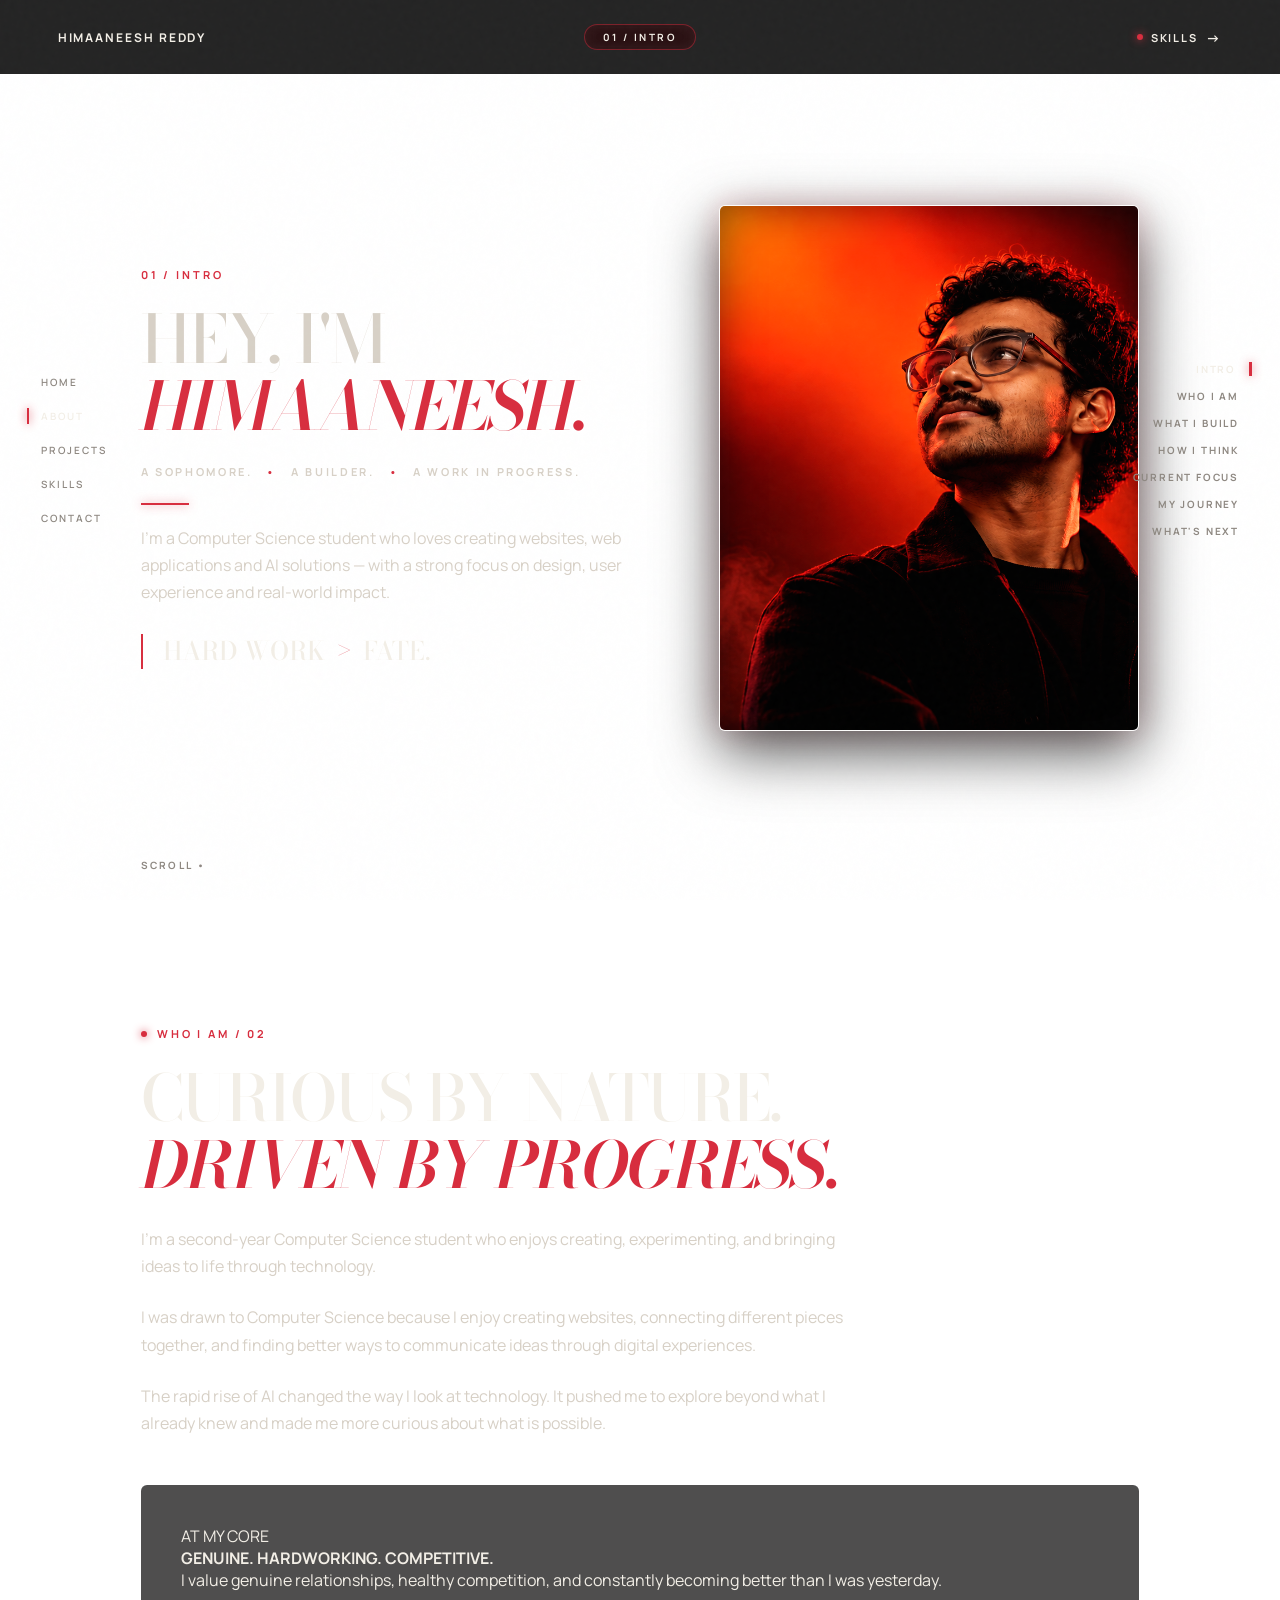
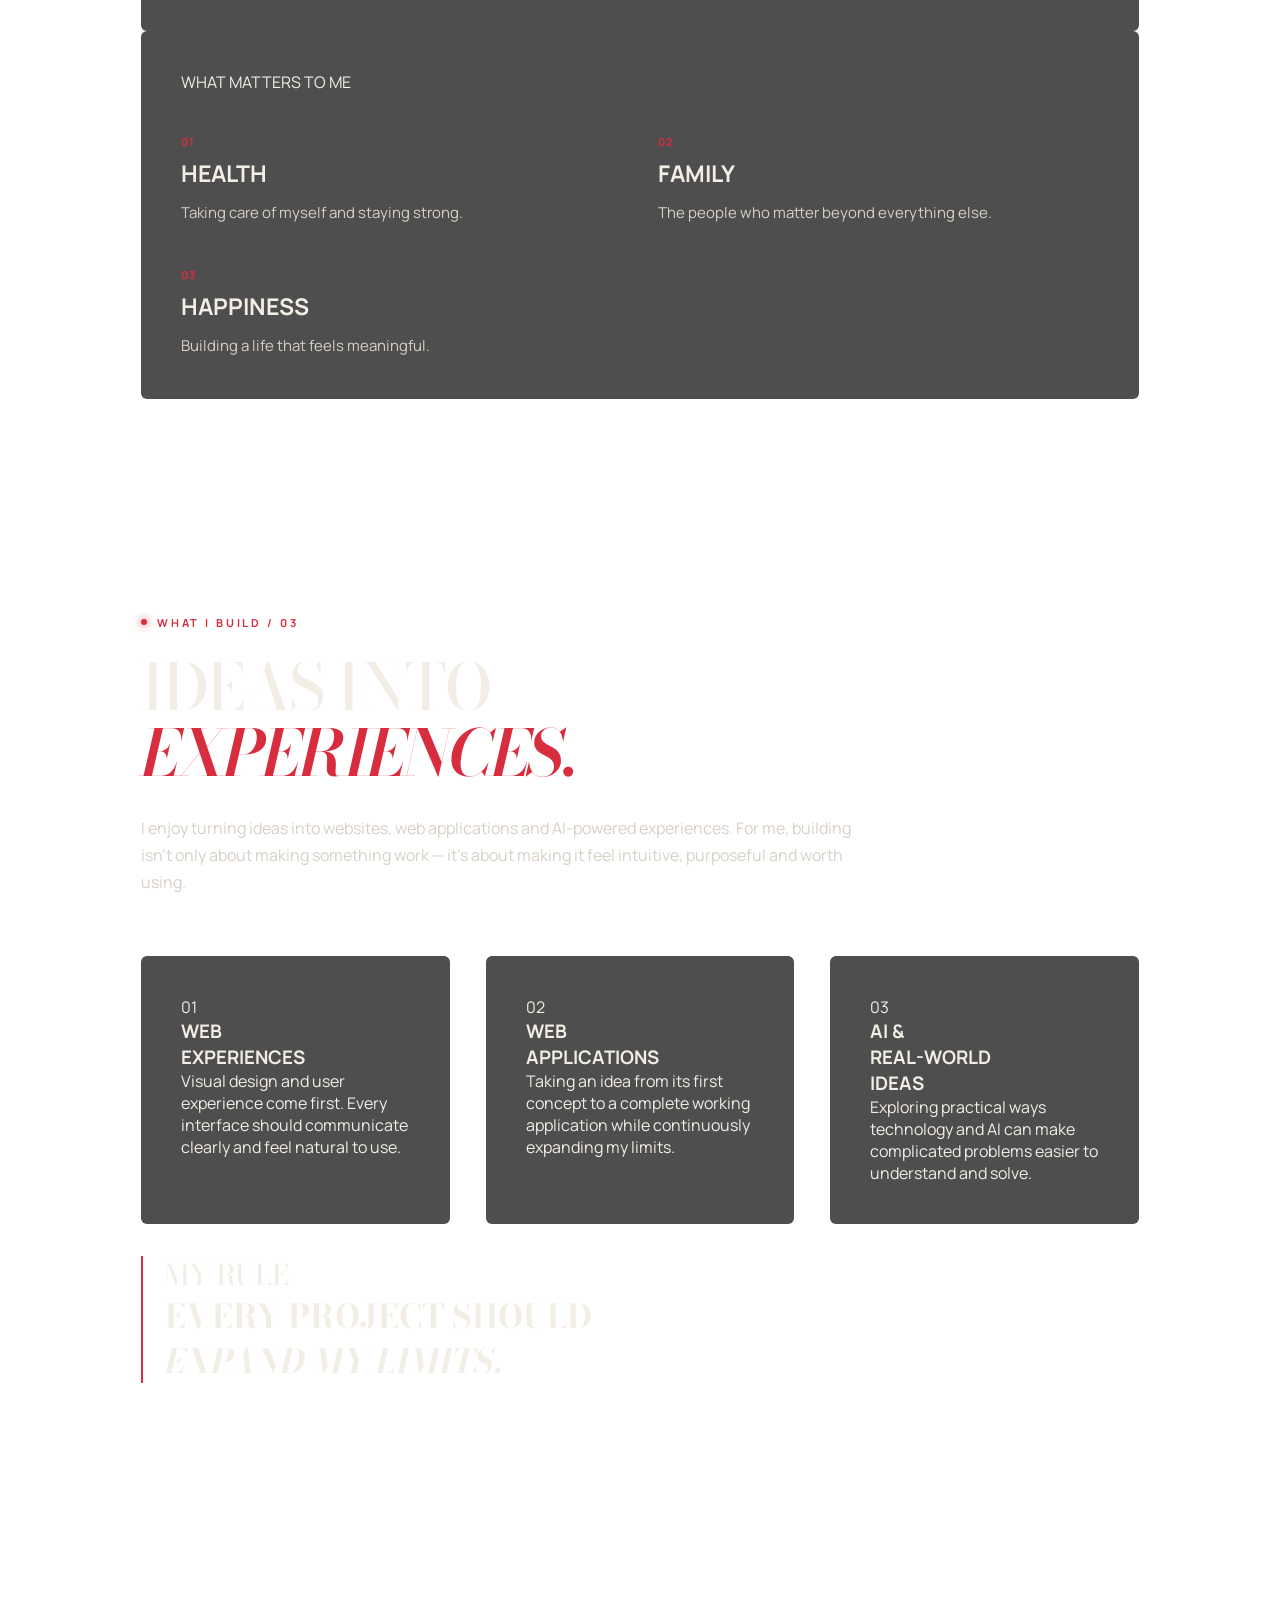
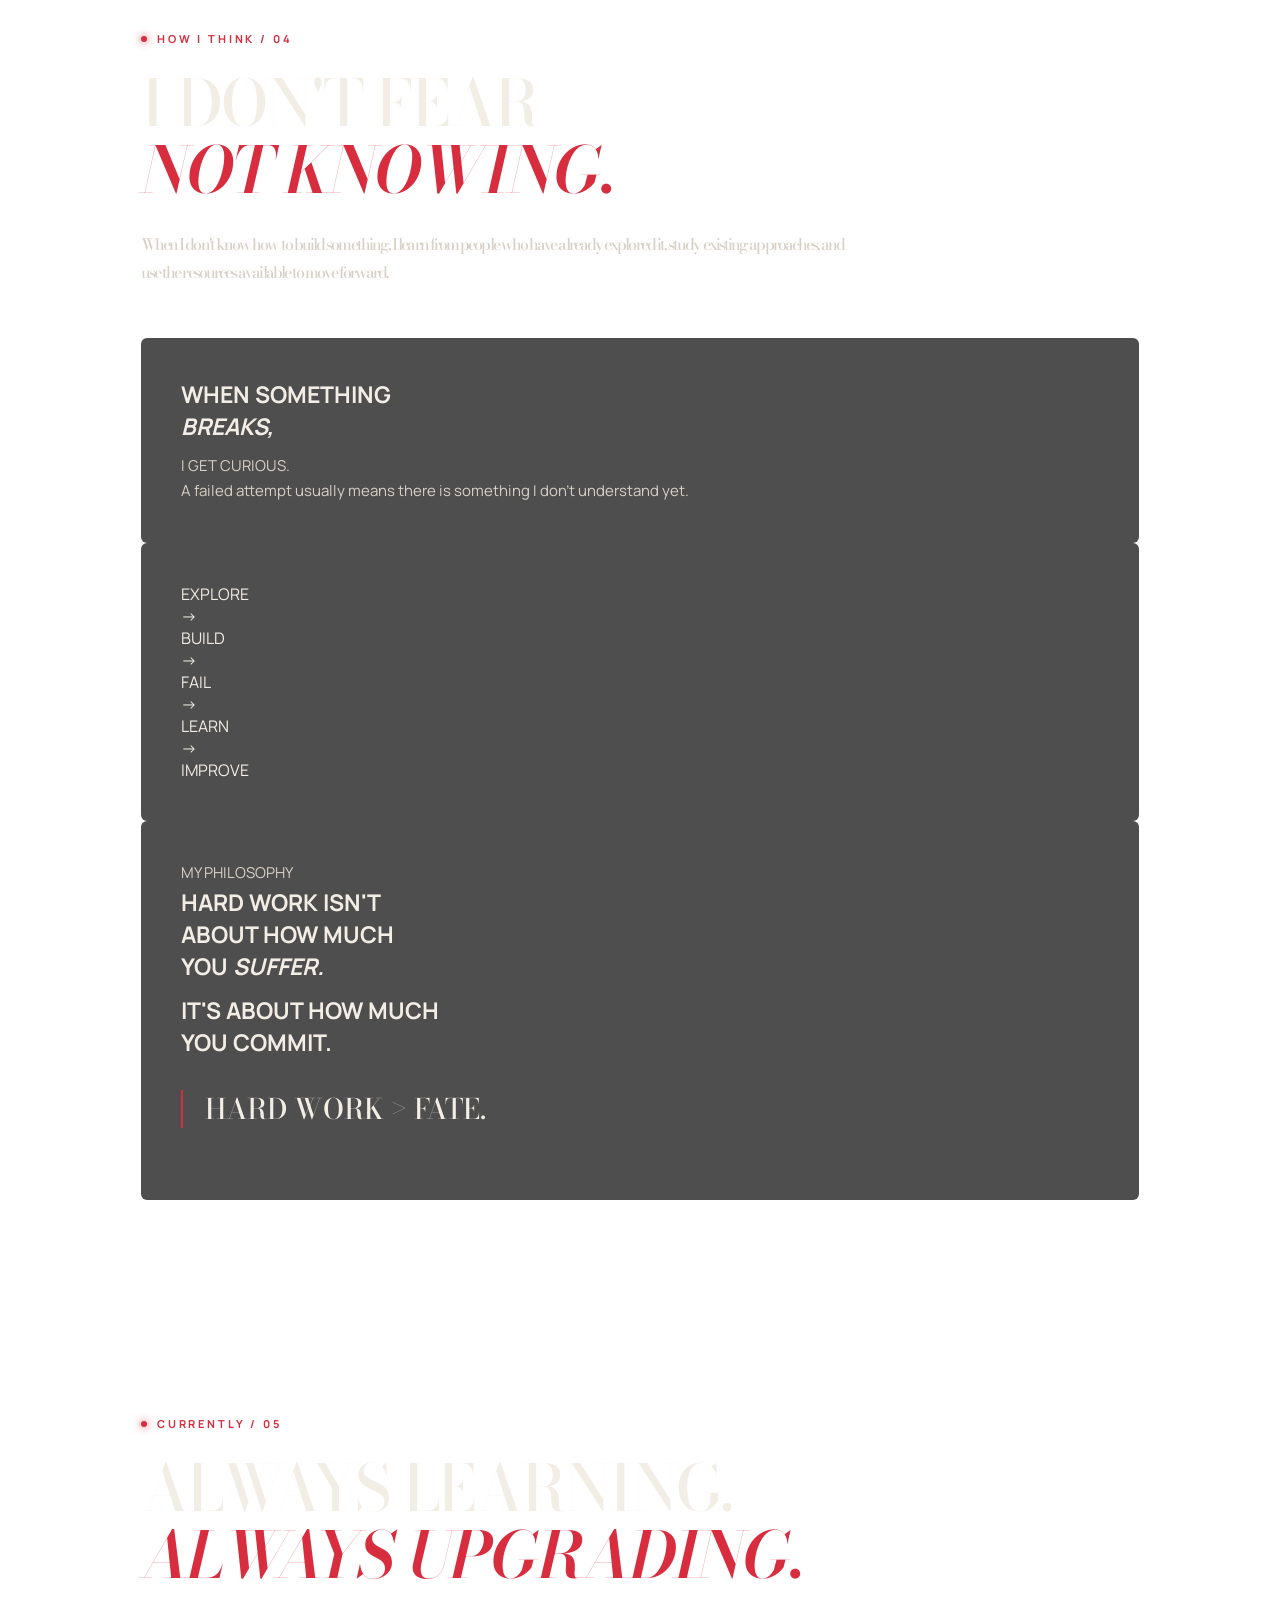
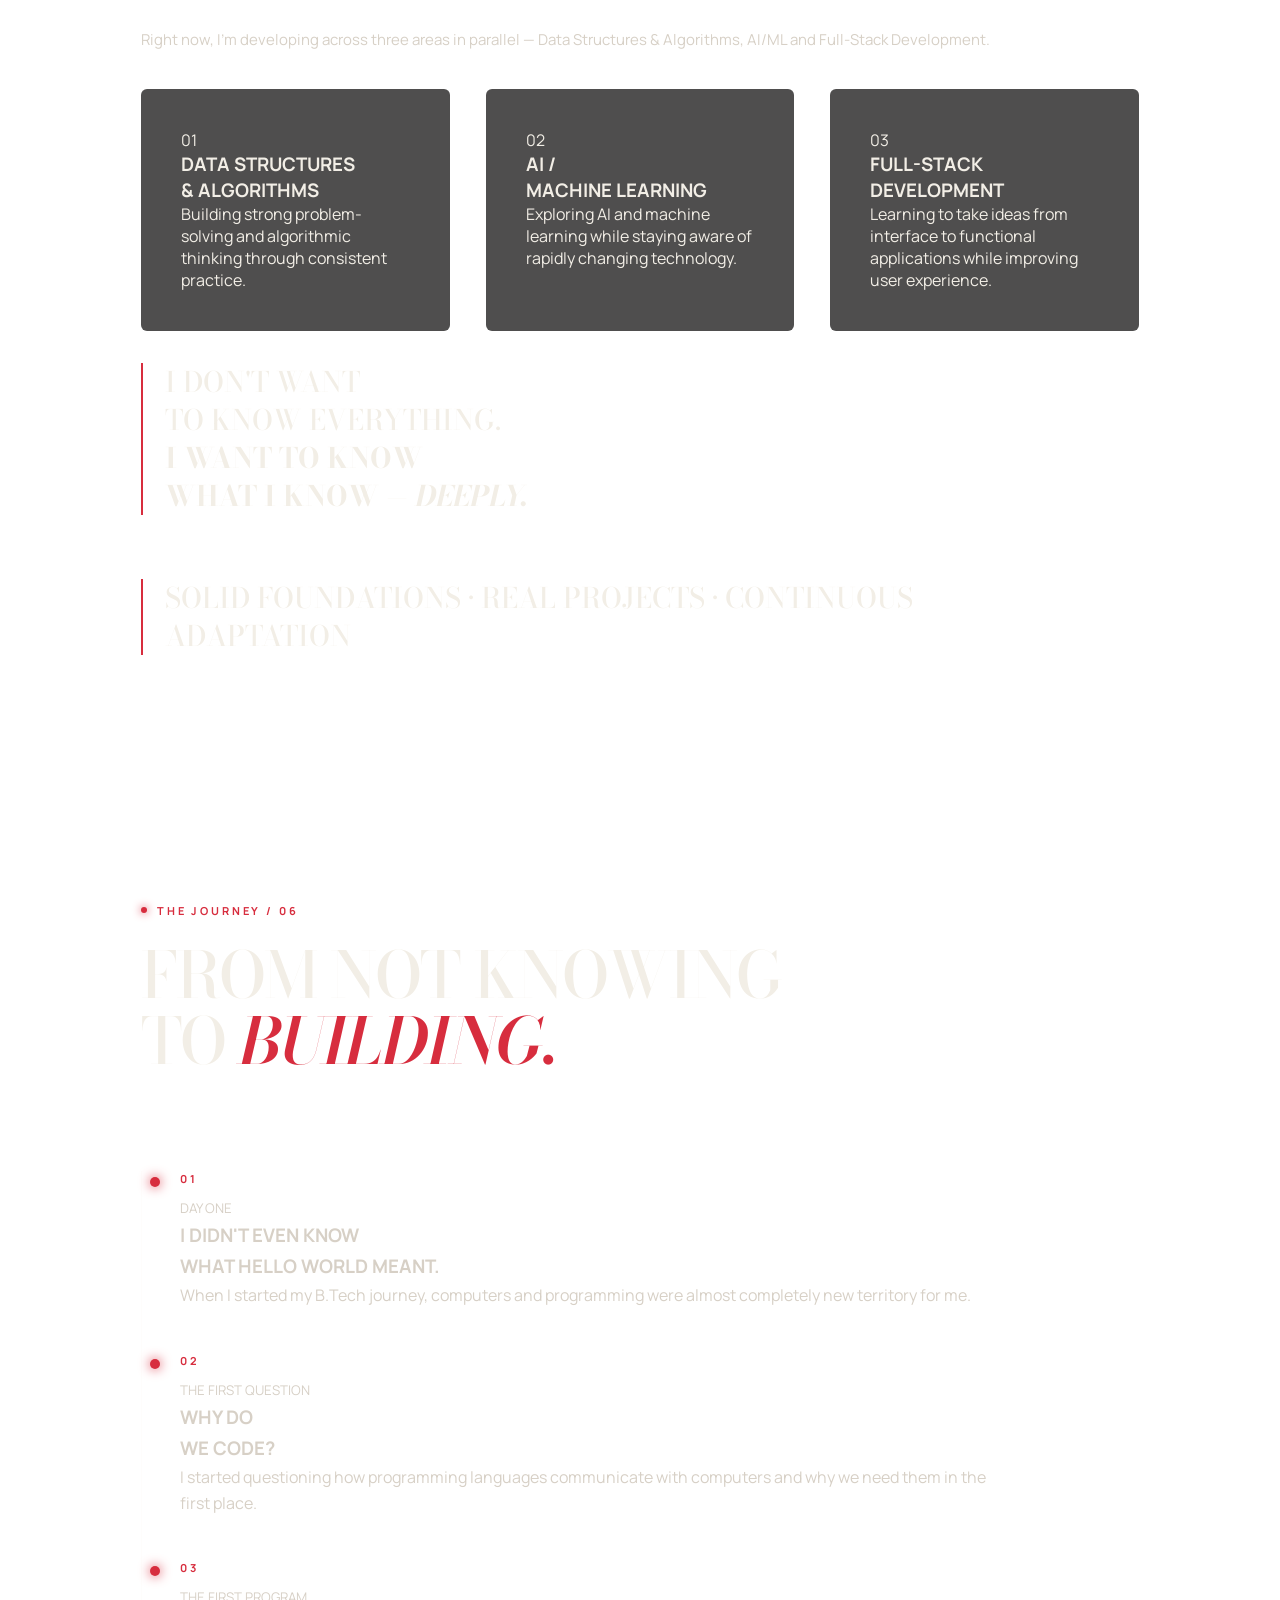
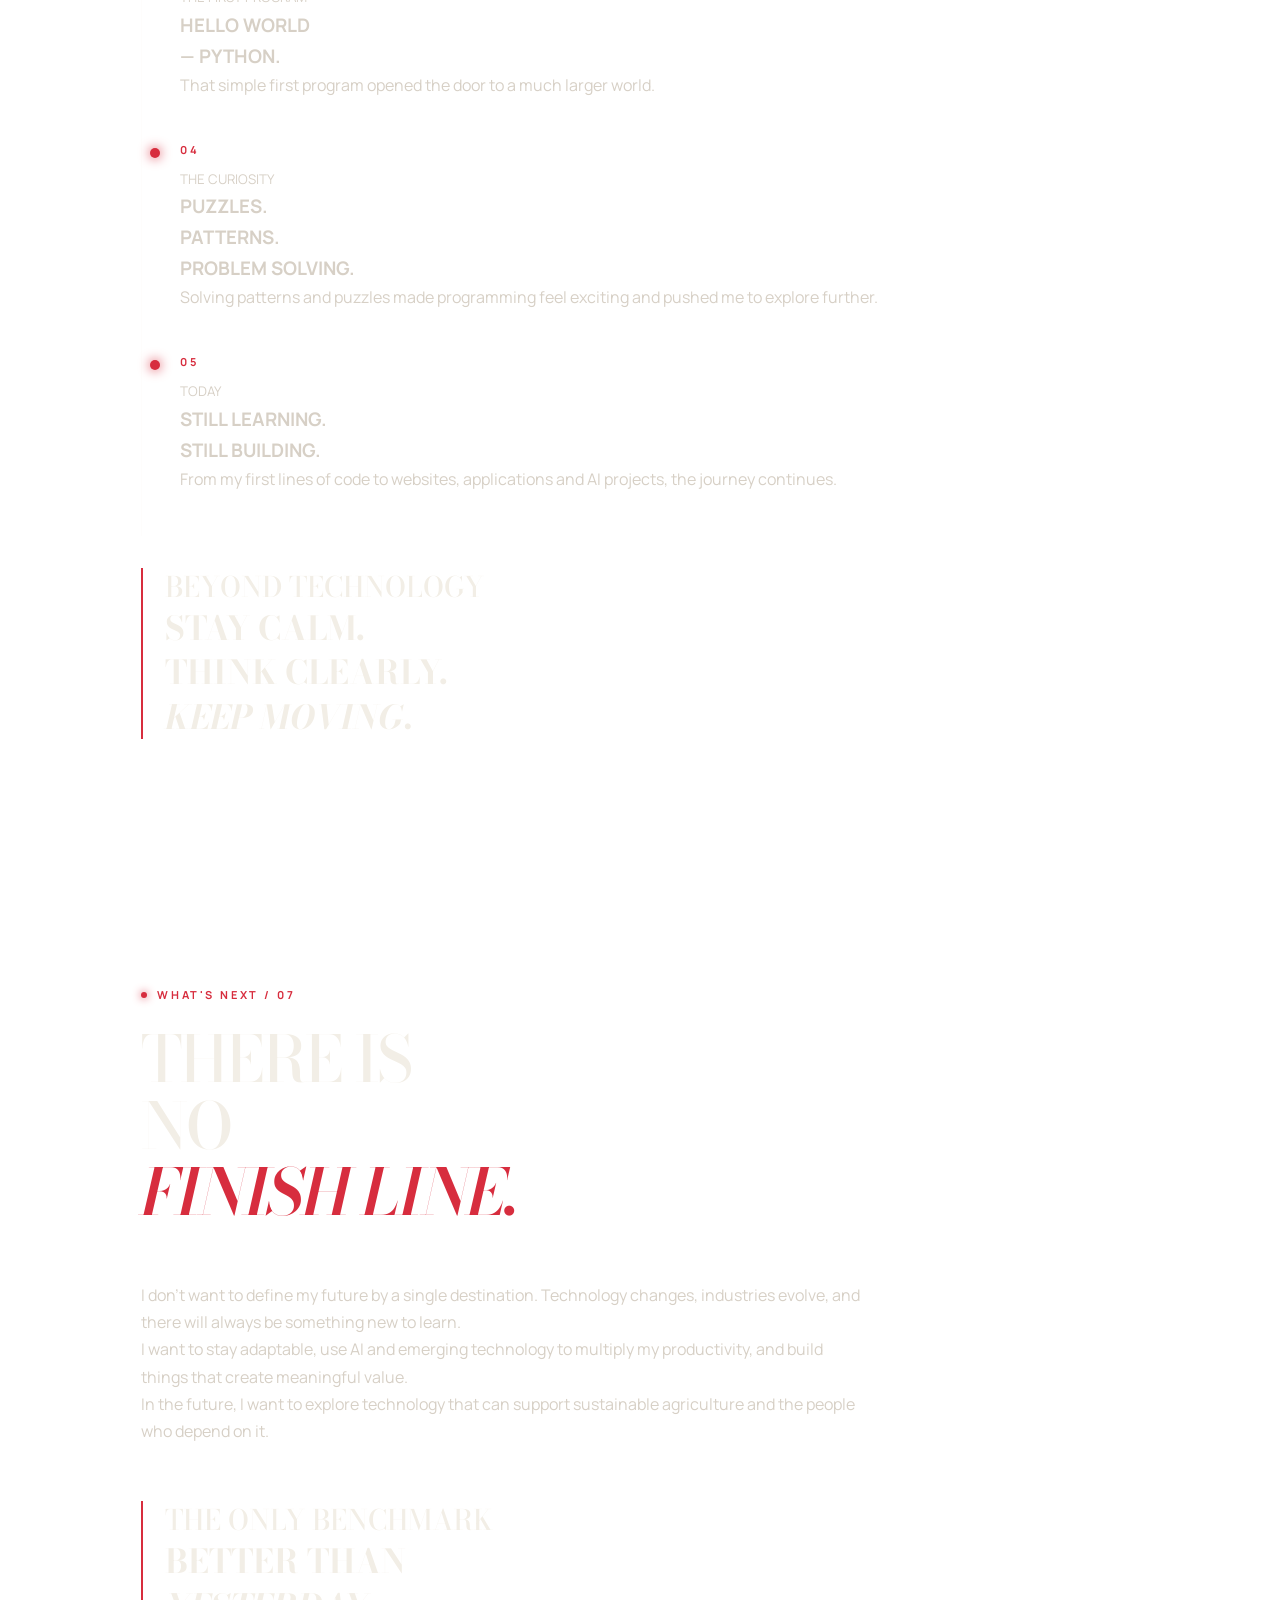
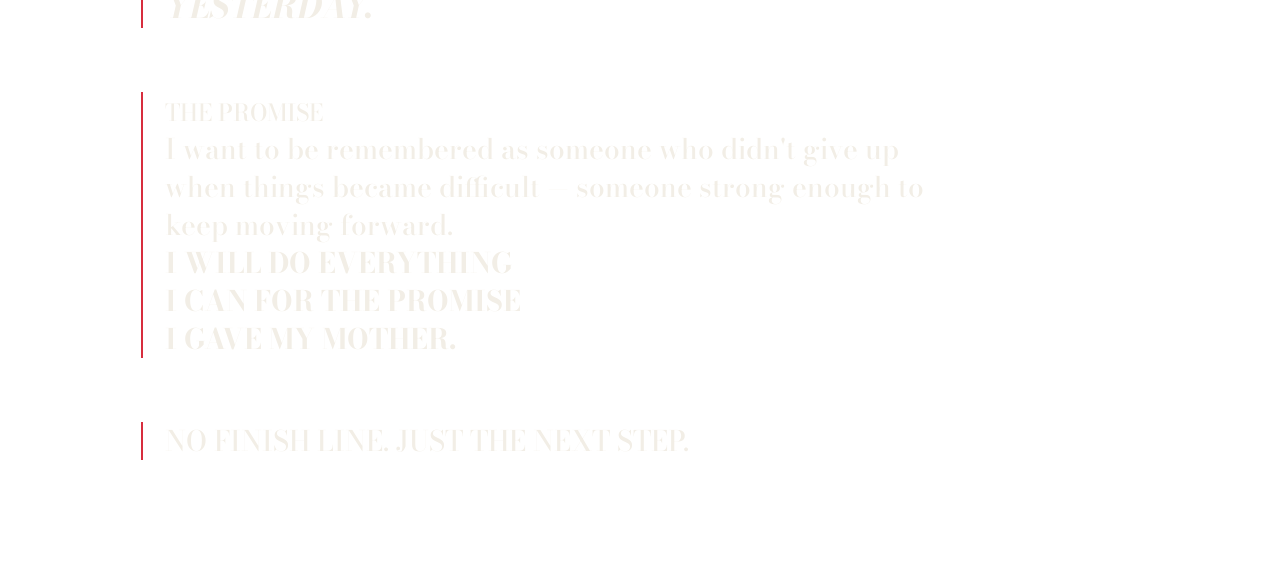
==== about.html @ 2d865bee "Initial portfolio website" ====
<!DOCTYPE html>
<html lang="en">

<head>
    <meta charset="UTF-8">

    <meta name="viewport" content="width=device-width, initial-scale=1.0">

    <meta name="description" content="About Himaaneesh — a Computer Science student, builder and continuous learner.">

    <title>About — Himaaneesh</title>
    <link rel="stylesheet" href="about.css">

        <!-- Google Fonts Typography System -->
        <!-- Google Fonts Typography System -->
    <link rel="preconnect" href="https://fonts.googleapis.com">
    <link rel="preconnect" href="https://fonts.gstatic.com" crossorigin>
    <link href="https://fonts.googleapis.com/css2?family=Bodoni+Moda:ital,opsz,wght@0,6..96,400..700;1,6..96,400..700&family=IBM+Plex+Mono:wght@400;500;600&family=Manrope:wght@400;500;600;700;800&display=swap" rel="stylesheet">

</head>

<body>

    <!-- =====================================================
         PAGE TRANSITION
    ====================================================== -->

    <div class="page-transition" aria-hidden="true">
        <div class="transition-line"></div>
    </div>


    <!-- =====================================================
         GRAIN
    ====================================================== -->

    <div class="noise"></div>


    <!-- =====================================================
         NAVIGATION
    ====================================================== -->

    <header class="about-header">

        <a href="index.html" class="brand transition-link">
            HIMAANEESH REDDY
        </a>

        <div class="header-index">
            01 / ABOUT
        </div>

        <a href="skills.html" class="build-button transition-link">
            <span class="button-dot"></span>
            SKILLS
            <span class="button-arrow">→</span>
        </a>

    </header>

    <!-- =====================================================
     FIXED ABOUT SECTION NAVIGATION
     ===================================================== -->

    <nav class="section-index" aria-label="About page sections">

        <a href="#intro" class="section-link active">
            <span>INTRO</span>
        </a>

        <a href="#who-i-am" class="section-link">
            <span>WHO I AM</span>
        </a>

        <a href="#what-i-build" class="section-link">
            <span>WHAT I BUILD</span>
        </a>

        <a href="#how-i-think" class="section-link">
            <span>HOW I THINK</span>
        </a>

        <a href="#current-focus" class="section-link">
            <span>CURRENT FOCUS</span>
        </a>

        <a href="#journey" class="section-link">
            <span>MY JOURNEY</span>
        </a>

        <a href="#whats-next" class="section-link">
            <span>WHAT'S NEXT</span>
        </a>

    </nav>


    <!-- =====================================================
         LEFT NAV
    ====================================================== -->

    <nav class="side-navigation">

        <a href="index.html" class="transition-link">
            HOME
        </a>

        <a href="#intro" class="active">
            ABOUT
        </a>

        <a href="projects.html" class="transition-link">
            PROJECTS
        </a>

        <a href="skills.html" class="transition-link">
            SKILLS
        </a>

        <a href="contact.html" class="transition-link">
            CONTACT
        </a>

    </nav>


    <!-- =====================================================
         MAIN
    ====================================================== -->

    <main>


        <!-- =================================================
             01 — INTRO
        ================================================== -->

        <section class="about-section hero-section" id="intro">

            <div class="hero-background-number">
                01
            </div>


            <div class="hero-content">

                <div class="section-number">
                    01 / INTRO
                </div>


                <h1 class="hero-title reveal">

                    <span>HEY, I'M</span>

                    <strong>HIMAANEESH.</strong>

                </h1>


                <div class="hero-subtitle reveal">

                    <span>A SOPHOMORE.</span>
                    <span>A BUILDER.</span>
                    <span>A WORK IN PROGRESS.</span>

                </div>


                <div class="hero-description reveal">

                    <div class="red-line"></div>

                    <p>
                        I'm a Computer Science student who loves
                        creating websites, web applications and
                        AI solutions — with a strong focus on
                        design, user experience and real-world impact.
                    </p>

                </div>


                <div class="hero-philosophy reveal">

                    <span>HARD WORK</span>

                    <b>&gt;</b>

                    <span>FATE.</span>

                </div>

            </div>

            <!-- IMAGE -->
            <div class="hero-image-wrapper">

                <div class="image-glow"></div>

                <img src="./assets/images/about_page_image.png" alt="Himaaneesh — About" class="hero-image">

            </div>


            <div class="scroll-indicator">
                <span>SCROLL</span>
                <i></i>
                <b>•</b>
            </div>

        </section>


        <!-- =================================================
             02 — WHO I AM
        ================================================== -->

        <section class="about-section split-section" id="who-i-am">

            <div class="section-label">
                WHO I AM / 02
            </div>

            <div class="section-number-large">
                02
            </div>

            <div class="section-copy">

                <h2 class="display-heading reveal">
                    CURIOUS BY NATURE.
                    <br>
                    <em>DRIVEN BY PROGRESS.</em>
                </h2>

                <p class="body-copy reveal">
                    I'm a second-year Computer Science student
                    who enjoys creating, experimenting, and
                    bringing ideas to life through technology.
                </p>

                <p class="body-copy reveal">
                    I was drawn to Computer Science because I
                    enjoy creating websites, connecting different
                    pieces together, and finding better ways to
                    communicate ideas through digital experiences.
                </p>

                <p class="body-copy reveal">
                    The rapid rise of AI changed the way I look
                    at technology. It pushed me to explore beyond
                    what I already knew and made me more curious
                    about what is possible.
                </p>

            </div>


            <div class="core-values reveal">

                <span>AT MY CORE</span>

                <div>
                    <strong>GENUINE.</strong>
                    <strong>HARDWORKING.</strong>
                    <strong>COMPETITIVE.</strong>
                </div>

                <p>
                    I value genuine relationships, healthy
                    competition, and constantly becoming better
                    than I was yesterday.
                </p>

            </div>


            <div class="life-values">

                <span>WHAT MATTERS TO ME</span>

                <div class="life-grid">

                    <article>
                        <small>01</small>
                        <h3>HEALTH</h3>
                        <p>
                            Taking care of myself and staying strong.
                        </p>
                    </article>

                    <article>
                        <small>02</small>
                        <h3>FAMILY</h3>
                        <p>
                            The people who matter beyond everything else.
                        </p>
                    </article>

                    <article>
                        <small>03</small>
                        <h3>HAPPINESS</h3>
                        <p>
                            Building a life that feels meaningful.
                        </p>
                    </article>

                </div>

            </div>

        </section>


        <!-- =================================================
             03 — WHAT I BUILD
        ================================================== -->

        <section class="about-section build-section" id="what-i-build">

            <div class="section-label">
                WHAT I BUILD / 03
            </div>

            <div class="section-number-large">
                03
            </div>

            <div class="center-heading">

                <h2 class="display-heading reveal">
                    IDEAS INTO
                    <br>
                    <em>EXPERIENCES.</em>
                </h2>

                <p class="body-copy reveal">
                    I enjoy turning ideas into websites,
                    web applications and AI-powered experiences.
                    For me, building isn't only about making
                    something work — it's about making it feel
                    intuitive, purposeful and worth using.
                </p>

            </div>


            <div class="build-grid">

                <article class="build-card reveal">

                    <span>01</span>

                    <h3>
                        WEB
                        <br>
                        EXPERIENCES
                    </h3>

                    <p>
                        Visual design and user experience come
                        first. Every interface should communicate
                        clearly and feel natural to use.
                    </p>

                </article>


                <article class="build-card reveal">

                    <span>02</span>

                    <h3>
                        WEB
                        <br>
                        APPLICATIONS
                    </h3>

                    <p>
                        Taking an idea from its first concept
                        to a complete working application while
                        continuously expanding my limits.
                    </p>

                </article>


                <article class="build-card reveal">

                    <span>03</span>

                    <h3>
                        AI &
                        <br>
                        REAL-WORLD
                        <br>
                        IDEAS
                    </h3>

                    <p>
                        Exploring practical ways technology and
                        AI can make complicated problems easier
                        to understand and solve.
                    </p>

                </article>

            </div>


            <div class="limit-statement reveal">

                <span>MY RULE</span>

                <h3>
                    EVERY PROJECT SHOULD
                    <br>
                    <em>EXPAND MY LIMITS.</em>
                </h3>

            </div>

        </section>


        <!-- =================================================
             04 — HOW I THINK
        ================================================== -->

        <section class="about-section thinking-section" id="how-i-think">

            <div class="section-label">
                HOW I THINK / 04
            </div>

            <div class="section-number-large">
                04
            </div>


            <div class="thinking-heading">

                <h2 class="display-heading reveal">
                    I DON'T FEAR
                    <br>
                    <em>NOT KNOWING.</em>
                </h2>

                <p class="body-copy reveal">
                    When I don't know how to build something,
                    I learn from people who have already explored
                    it, study existing approaches, and use the
                    resources available to move forward.
                </p>

            </div>


            <div class="failure-block reveal">

                <div class="failure-title">
                    WHEN SOMETHING
                    <br>
                    <em>BREAKS,</em>
                </div>

                <div class="failure-answer">
                    <span>I GET CURIOUS.</span>

                    <p>
                        A failed attempt usually means there is
                        something I don't understand yet.
                    </p>
                </div>

            </div>


            <div class="learning-loop reveal">

                <div>EXPLORE</div>
                <span>→</span>

                <div>BUILD</div>
                <span>→</span>

                <div>FAIL</div>
                <span>→</span>

                <div>LEARN</div>
                <span>→</span>

                <div>IMPROVE</div>

            </div>


            <div class="commitment">

                <div class="commitment-small">
                    MY PHILOSOPHY
                </div>

                <h3 class="reveal">
                    HARD WORK ISN'T
                    <br>
                    ABOUT HOW MUCH
                    <br>
                    YOU <em>SUFFER.</em>
                </h3>

                <h4 class="reveal">
                    IT'S ABOUT HOW MUCH
                    <br>
                    YOU COMMIT.
                </h4>

                <div class="fate-line">
                    HARD WORK <span>&gt;</span> FATE.
                </div>

            </div>

        </section>


        <!-- =================================================
             05 — CURRENT FOCUS
        ================================================== -->

        <section class="about-section focus-section" id="current-focus">

            <div class="section-label">
                CURRENTLY / 05
            </div>

            <div class="section-number-large">
                05
            </div>


            <div class="focus-heading">

                <h2 class="display-heading reveal">
                    ALWAYS LEARNING.
                    <br>
                    <em>ALWAYS UPGRADING.</em>
                </h2>

            </div>


            <div class="focus-intro reveal">

                <p>
                    Right now, I'm developing across three
                    areas in parallel — Data Structures &
                    Algorithms, AI/ML and Full-Stack Development.
                </p>

            </div>


            <div class="focus-grid">

                <article class="focus-card reveal">

                    <span>01</span>

                    <h3>
                        DATA STRUCTURES
                        <br>
                        & ALGORITHMS
                    </h3>

                    <p>
                        Building strong problem-solving and
                        algorithmic thinking through consistent
                        practice.
                    </p>

                </article>


                <article class="focus-card reveal">

                    <span>02</span>

                    <h3>
                        AI /
                        <br>
                        MACHINE LEARNING
                    </h3>

                    <p>
                        Exploring AI and machine learning while
                        staying aware of rapidly changing technology.
                    </p>

                </article>


                <article class="focus-card reveal">

                    <span>03</span>

                    <h3>
                        FULL-STACK
                        <br>
                        DEVELOPMENT
                    </h3>

                    <p>
                        Learning to take ideas from interface
                        to functional applications while improving
                        user experience.
                    </p>

                </article>

            </div>


            <div class="depth-statement reveal">

                <p>
                    I DON'T WANT
                    <br>
                    TO KNOW EVERYTHING.
                </p>

                <strong>
                    I WANT TO KNOW
                    <br>
                    WHAT I KNOW —
                    <em>DEEPLY.</em>
                </strong>

            </div>


            <div class="foundation-line">
                SOLID FOUNDATIONS
                <span>•</span>
                REAL PROJECTS
                <span>•</span>
                CONTINUOUS ADAPTATION
            </div>

        </section>


        <!-- =================================================
             06 — JOURNEY
        ================================================== -->

        <section class="about-section journey-section" id="journey">

            <div class="section-label">
                THE JOURNEY / 06
            </div>

            <div class="section-number-large">
                06
            </div>


            <div class="journey-heading">

                <h2 class="display-heading reveal">
                    FROM NOT KNOWING
                    <br>
                    TO <em>BUILDING.</em>
                </h2>

            </div>


            <div class="timeline">

                <article class="timeline-item reveal">

                    <div class="timeline-number">
                        01
                    </div>

                    <div class="timeline-content">

                        <small>DAY ONE</small>

                        <h3>
                            I DIDN'T EVEN KNOW
                            <br>
                            WHAT HELLO WORLD MEANT.
                        </h3>

                        <p>
                            When I started my B.Tech journey,
                            computers and programming were almost
                            completely new territory for me.
                        </p>

                    </div>

                </article>


                <article class="timeline-item reveal">

                    <div class="timeline-number">
                        02
                    </div>

                    <div class="timeline-content">

                        <small>THE FIRST QUESTION</small>

                        <h3>
                            WHY DO
                            <br>
                            WE CODE?
                        </h3>

                        <p>
                            I started questioning how programming
                            languages communicate with computers
                            and why we need them in the first place.
                        </p>

                    </div>

                </article>


                <article class="timeline-item reveal">

                    <div class="timeline-number">
                        03
                    </div>

                    <div class="timeline-content">

                        <small>THE FIRST PROGRAM</small>

                        <h3>
                            HELLO WORLD
                            <br>
                            — PYTHON.
                        </h3>

                        <p>
                            That simple first program opened the
                            door to a much larger world.
                        </p>

                    </div>

                </article>


                <article class="timeline-item reveal">

                    <div class="timeline-number">
                        04
                    </div>

                    <div class="timeline-content">

                        <small>THE CURIOSITY</small>

                        <h3>
                            PUZZLES.
                            <br>
                            PATTERNS.
                            <br>
                            PROBLEM SOLVING.
                        </h3>

                        <p>
                            Solving patterns and puzzles made
                            programming feel exciting and pushed
                            me to explore further.
                        </p>

                    </div>

                </article>


                <article class="timeline-item reveal">

                    <div class="timeline-number">
                        05
                    </div>

                    <div class="timeline-content">

                        <small>TODAY</small>

                        <h3>
                            STILL LEARNING.
                            <br>
                            STILL BUILDING.
                        </h3>

                        <p>
                            From my first lines of code to websites,
                            applications and AI projects, the journey
                            continues.
                        </p>

                    </div>

                </article>

            </div>


            <div class="calm-statement reveal">

                <span>BEYOND TECHNOLOGY</span>

                <h3>
                    STAY CALM.
                    <br>
                    THINK CLEARLY.
                    <br>
                    <em>KEEP MOVING.</em>
                </h3>

            </div>

        </section>


        <!-- =================================================
             07 — WHAT'S NEXT
        ================================================== -->

        <section class="about-section next-section" id="whats-next">

            <div class="section-label">
                WHAT'S NEXT / 07
            </div>

            <div class="section-number-large">
                07
            </div>


            <div class="next-heading">

                <h2 class="massive-heading reveal">
                    THERE IS
                    <br>
                    NO
                    <br>
                    <em>FINISH LINE.</em>
                </h2>

            </div>


            <div class="next-copy reveal">

                <p>
                    I don't want to define my future by a single
                    destination. Technology changes, industries
                    evolve, and there will always be something new
                    to learn.
                </p>

                <p>
                    I want to stay adaptable, use AI and emerging
                    technology to multiply my productivity, and
                    build things that create meaningful value.
                </p>

                <p>
                    In the future, I want to explore technology
                    that can support sustainable agriculture and
                    the people who depend on it.
                </p>

            </div>


            <div class="better-statement reveal">

                <span>THE ONLY BENCHMARK</span>

                <h3>
                    BETTER THAN
                    <br>
                    <em>YESTERDAY.</em>
                </h3>

            </div>


            <div class="promise reveal">

                <small>THE PROMISE</small>

                <p>
                    I want to be remembered as someone who didn't
                    give up when things became difficult — someone
                    strong enough to keep moving forward.
                </p>

                <h4>
                    I WILL DO EVERYTHING
                    <br>
                    I CAN FOR THE PROMISE
                    <br>
                    I GAVE MY MOTHER.
                </h4>

            </div>


            <div class="final-line">

                NO FINISH LINE.
                <span>JUST THE NEXT STEP.</span>

            </div>

        </section>

    </main>


    <!-- =====================================================
         SCRIPT
    ====================================================== -->


    <script src="about.js"></script>

</body>

</html>
---- about.css ----
/* =========================================================
   ABOUT PAGE — ULTRA-PREMIUM EDITORIAL DESIGN SYSTEM
   ========================================================= */

@import url('https://fonts.googleapis.com/css2?family=Manrope:wght@400;500;600;700;800&family=Bodoni+Moda:opsz,wght@6..96,400;6..96,500;6..96,600&family=DM+Sans:wght@300;400;500;600&display=swap');

:root {
    --font-primary: "Manrope", Arial, sans-serif;
    --font-display: "Bodoni Moda", Georgia, serif;
    --font-mono: "IBM Plex Mono", monospace;

    --font-sans: var(--font-primary);
    --font-serif: var(--font-display);
    --font-code: var(--font-mono);

    /* Legacy compatibility mappings */
    --serif: var(--font-display);
    --sans: var(--font-primary);
    --font: var(--font-primary);
    --display-font: var(--font-display);
    --ui-font: var(--font-primary);

    --white: #F2EEE6;
    --white-soft: #D7D0C6;
    --muted: #8D8780;
    --red-bright: #D72D3E;
    --red: #D72D3E;
}

/* =========================================================
   RESET & BASE
   ========================================================= */

*, *::before, *::after {
    margin: 0;
    padding: 0;
    box-sizing: border-box;
}

html {
    scroll-behavior: smooth;
    background: var(--black);
    width: 100%;
    overflow-x: hidden;
}

body {
    font-family: var(--sans);
    background: var(--black);
    color: var(--white);
    width: 100%;
    overflow-x: hidden;
    -webkit-font-smoothing: antialiased;
}

a {
    color: inherit;
    text-decoration: none;
}

button, a {
    -webkit-tap-highlight-color: transparent;
}

.transition-link {
    cursor: pointer;
}

/* Noise & Transition */

.noise {
    position: fixed;
    inset: 0;
    pointer-events: none;
    z-index: 999;
    opacity: 0.045;
    background-image: url("data:image/svg+xml,%3Csvg viewBox='0 0 180 180' xmlns='http://www.w3.org/2000/svg'%3E%3Cfilter id='n'%3E%3CfeTurbulence type='fractalNoise' baseFrequency='.8' numOctaves='4' stitchTiles='stitch'/%3E%3C/filter%3E%3Crect width='100%25' height='100%25' filter='url(%23n)' opacity='.4'/%3E%3C/svg%3E");
    mix-blend-mode: screen;
}

.page-transition {
    position: fixed;
    inset: 0;
    z-index: 99999;
    pointer-events: none;
    background: var(--black);
    transform: translateY(0);
    transition: transform 0.65s cubic-bezier(.76, 0, .24, 1);
}

.page-transition.is-loaded {
    transform: translateY(-100%);
}

.transition-line {
    position: absolute;
    left: 0;
    top: 50%;
    width: 100%;
    height: 1.5px;
    background: var(--red-bright);
    box-shadow: 0 0 12px var(--red-bright);
}

/* =========================================================
   HEADER
   ========================================================= */

.about-header {
    position: fixed;
    top: 0;
    left: 0;
    width: 100%;
    height: 74px;
    display: flex;
    align-items: center;
    justify-content: space-between;
    padding: 0 clamp(24px, 4.5vw, 80px);
    z-index: 100;
    background: rgba(5, 5, 5, 0.88);
    backdrop-filter: blur(16px);
    -webkit-backdrop-filter: blur(16px);
    border-bottom: 1px solid var(--line);
}

.brand {
    font-size: 12px;
    font-weight: 700;
    letter-spacing: 0.16em;
    text-transform: uppercase;
    white-space: nowrap;
    color: var(--white);
    transition: opacity 0.3s ease;
}

.brand:hover {
    opacity: 0.75;
}

.header-index {
    position: absolute;
    left: 50%;
    transform: translateX(-50%);
    font-size: 10px;
    font-weight: 700;
    letter-spacing: 0.24em;
    color: var(--white);
    text-transform: uppercase;
    background: rgba(215, 45, 62, 0.14);
    border: 1px solid rgba(215, 45, 62, 0.45);
    padding: 5px 18px;
    border-radius: 100px;
    backdrop-filter: blur(8px);
}

.build-button {
    display: inline-flex;
    align-items: center;
    gap: 8px;
    font-size: 11px;
    font-weight: 700;
    letter-spacing: 0.18em;
    color: var(--white);
    text-transform: uppercase;
    transition: color 0.3s ease;
}

.button-dot {
    width: 6px;
    height: 6px;
    border-radius: 50%;
    background: var(--red-bright);
    box-shadow: 0 0 8px var(--red-bright);
}

.button-arrow {
    font-size: 14px;
    transition: transform 0.3s ease;
}

.build-button:hover .button-arrow {
    transform: translateX(4px);
}

/* =========================================================
   SIDE NAVIGATIONS (LEFT & RIGHT INDEX)
   ========================================================= */

.side-navigation {
    position: fixed;
    left: clamp(20px, 3.2vw, 56px);
    top: 50%;
    transform: translateY(-50%);
    z-index: 90;
    display: flex;
    flex-direction: column;
    gap: 20px;
}

.side-navigation a {
    position: relative;
    font-size: 10px;
    font-weight: 600;
    letter-spacing: 0.20em;
    color: var(--muted);
    transition: color 0.3s ease;
}

.side-navigation a.active,
.side-navigation a:hover {
    color: var(--white);
}

.side-navigation a.active::before {
    content: "";
    position: absolute;
    left: -14px;
    top: 50%;
    transform: translateY(-50%);
    width: 2px;
    height: 16px;
    background: var(--red-bright);
    box-shadow: 0 0 8px var(--red-bright);
}

/* Right Section Index Navigation */

.section-index {
    position: fixed;
    right: clamp(20px, 3.2vw, 56px);
    top: 50%;
    transform: translateY(-50%);
    z-index: 90;
    display: flex;
    flex-direction: column;
    gap: 13px;
}

.section-link {
    position: relative;
    font-size: 10px;
    font-weight: 700;
    letter-spacing: 0.18em;
    color: var(--muted);
    transition: color 0.3s ease, transform 0.3s ease;
    text-align: right;
}

.section-link.active,
.section-link:hover {
    color: var(--white);
    transform: translateX(-3px);
}

.section-link.active::after {
    content: "";
    position: absolute;
    right: -16px;
    top: 50%;
    transform: translateY(-50%);
    width: 3px;
    height: 14px;
    background: var(--red-bright);
    box-shadow: 0 0 10px rgba(215, 45, 62, 0.7);
}

/* =========================================================
   MAIN LAYOUT & SECTIONS
   ========================================================= */

main {
    width: 100%;
    position: relative;
}

.about-section,
.split-section,
.build-section,
.thinking-section,
.focus-section,
.journey-section,
.next-section {
    position: relative;
    width: 100%;
    min-height: 100vh;
    padding: clamp(120px, 14vh, 160px) clamp(30px, 11vw, 150px) clamp(80px, 10vh, 120px);
    display: flex;
    flex-direction: column;
    justify-content: center;
    border-bottom: 1px solid var(--line);
    overflow: hidden;
}

/* 01 — HERO / INTRO SECTION (2-COLUMN GRID WITH PORTRAIT ON RIGHT) */

.hero-section {
    position: relative;
    width: 100%;
    display: grid;
    grid-template-columns: 1.1fr 0.9fr;
    align-items: center;
    gap: clamp(32px, 5vw, 80px);
    min-height: 100vh;
    padding: clamp(120px, 14vh, 160px) clamp(30px, 11vw, 150px) clamp(80px, 10vh, 120px);
    border-bottom: 1px solid var(--line);
    overflow: hidden;
}

.hero-content {
    width: 100%;
    z-index: 2;
}

.hero-title {
    font-family: var(--serif);
    font-size: clamp(42px, 5.2vw, 84px);
    font-weight: 500;
    line-height: 1.0;
    letter-spacing: -0.03em;
    color: var(--white);
    margin-bottom: 24px;
}

.hero-title span {
    display: block;
    color: var(--white-soft);
}

.hero-title strong {
    display: block;
    color: var(--red-bright);
    font-weight: 600;
    font-style: italic;
}

.hero-subtitle {
    font-size: 11px;
    font-weight: 700;
    letter-spacing: 0.24em;
    text-transform: uppercase;
    color: var(--white-soft);
    margin-bottom: 24px;
    display: flex;
    gap: 14px;
    flex-wrap: wrap;
}

.hero-subtitle span:not(:last-child)::after {
    content: "•";
    margin-left: 14px;
    color: var(--red-bright);
}

.hero-description {
    margin-bottom: 28px;
}

.hero-description p {
    font-size: clamp(16px, 1.25vw, 20px);
    line-height: 1.7;
    color: var(--white-soft);
}

.hero-philosophy {
    font-family: var(--serif);
    font-size: clamp(20px, 2vw, 30px);
    font-weight: 500;
    line-height: 1.35;
    color: var(--white);
    border-left: 2px solid var(--red-bright);
    padding-left: 20px;
    margin-top: 24px;
}

.hero-philosophy b {
    color: var(--red-bright);
    margin: 0 6px;
}

/* HERO PORTRAIT IMAGE ON RIGHT SIDE */

.hero-image-wrapper {
    position: relative;
    width: 100%;
    max-width: 480px;
    aspect-ratio: 4 / 5;
    height: auto;
    justify-self: end;
    border-radius: 6px;
    overflow: hidden;
    border: 1px solid rgba(245, 242, 235, 0.16);
    box-shadow: 0 20px 60px rgba(0, 0, 0, 0.7), 0 0 30px rgba(215, 45, 62, 0.18);
    z-index: 2;
}

.hero-image {
    width: 100%;
    height: 100%;
    object-fit: cover;
    object-position: center 15%;
    filter: contrast(1.06) brightness(1.02);
}

.image-glow {
    position: absolute;
    inset: 0;
    box-shadow: inset 0 0 40px rgba(5, 5, 5, 0.5);
    pointer-events: none;
    z-index: 2;
}

/* SECTION HEADINGS & CONTENT */

.section-number-large,
.hero-background-number {
    position: absolute;
    right: clamp(20px, 4vw, 70px);
    top: 60px;
    font-family: var(--serif);
    font-size: clamp(140px, 22vw, 380px);
    font-weight: 600;
    line-height: 0.8;
    color: rgba(245, 242, 235, 0.025);
    pointer-events: none;
    letter-spacing: -0.05em;
    user-select: none;
}

.section-label,
.section-number {
    font-size: 11px;
    font-weight: 700;
    letter-spacing: 0.26em;
    text-transform: uppercase;
    color: var(--red-bright);
    margin-bottom: 24px;
    display: flex;
    align-items: center;
    gap: 10px;
}

.section-label::before {
    content: "";
    width: 6px;
    height: 6px;
    border-radius: 50%;
    background: var(--red-bright);
    box-shadow: 0 0 8px var(--red-bright);
}

.display-heading,
.massive-heading,
.center-heading h2,
.thinking-heading,
.journey-heading,
.next-heading {
    font-family: var(--serif);
    font-size: clamp(36px, 5vw, 78px);
    font-weight: 500;
    line-height: 1.04;
    letter-spacing: -0.03em;
    color: var(--white);
    margin-bottom: 28px;
    max-width: 950px;
}

.display-heading em,
.massive-heading em {
    color: var(--red-bright);
    font-style: italic;
    font-weight: 600;
}

.section-copy,
.body-copy,
.editorial-copy,
.next-copy {
    font-size: clamp(16px, 1.2vw, 19px);
    line-height: 1.7;
    color: var(--white-soft);
    max-width: 720px;
    margin-bottom: 24px;
}

.red-line {
    width: 48px;
    height: 2px;
    background: var(--red-bright);
    margin-bottom: 20px;
    box-shadow: 0 0 10px rgba(215, 45, 62, 0.6);
}

.depth-statement,
.calm-statement,
.better-statement,
.limit-statement,
.final-line,
.foundation-line,
.promise,
.fate-line {
    font-family: var(--serif);
    font-size: clamp(22px, 2.2vw, 34px);
    font-weight: 500;
    line-height: 1.35;
    color: var(--white);
    border-left: 2px solid var(--red-bright);
    padding-left: 22px;
    margin: 32px 0;
    max-width: 800px;
}

/* GRIDS & CARDS */

.build-grid,
.focus-grid,
.life-grid {
    display: grid;
    grid-template-columns: repeat(auto-fit, minmax(min(100%, 300px), 1fr));
    gap: clamp(24px, 3vw, 36px);
    margin-top: 36px;
    width: 100%;
    max-width: 1100px;
}

.build-card,
.focus-card,
.core-values,
.life-values,
.commitment,
.failure-block,
.learning-loop {
    background: rgba(12, 10, 10, 0.72);
    border: 1px solid var(--line);
    padding: clamp(28px, 3.2vw, 40px);
    border-radius: 6px;
    transition: border-color 0.35s ease, transform 0.35s ease, box-shadow 0.35s ease;
}

.build-card:hover,
.focus-card:hover,
.commitment:hover,
.failure-block:hover {
    border-color: rgba(215, 45, 62, 0.55);
    transform: translateY(-4px);
    box-shadow: 0 12px 35px rgba(0, 0, 0, 0.5), 0 0 24px rgba(215, 45, 62, 0.12);
}

.focus-heading,
.failure-title,
.commitment h3,
.commitment h4,
.life-grid article h3 {
    font-size: clamp(19px, 1.8vw, 24px);
    font-weight: 700;
    color: var(--white);
    margin-bottom: 12px;
}

.focus-intro,
.failure-answer,
.commitment-small,
.life-grid article p {
    font-size: 15px;
    line-height: 1.65;
    color: var(--white-soft);
}

.life-grid article small {
    display: inline-block;
    font-size: 11px;
    font-weight: 700;
    color: var(--red-bright);
    margin-bottom: 8px;
    letter-spacing: 0.12em;
}

/* TIMELINE */

.timeline {
    position: relative;
    margin-top: 40px;
    max-width: 850px;
    border-left: 1px solid rgba(245, 242, 235, 0.14);
    padding-left: clamp(24px, 3vw, 40px);
}

.timeline-item {
    position: relative;
    margin-bottom: 44px;
}

.timeline-item::before {
    content: "";
    position: absolute;
    left: clamp(-30px, -3.4vw, -46px);
    top: 6px;
    width: 10px;
    height: 10px;
    border-radius: 50%;
    background: var(--red-bright);
    box-shadow: 0 0 12px var(--red-bright);
}

.timeline-number {
    font-size: 11px;
    font-weight: 700;
    letter-spacing: 0.22em;
    color: var(--red-bright);
    margin-bottom: 8px;
}

.timeline-content {
    font-size: 16px;
    line-height: 1.65;
    color: var(--white-soft);
}

/* ANIMATIONS & INDICATOR */

.reveal {
    opacity: 1;
    transform: none;
    transition: opacity 0.75s ease, transform 0.75s ease;
}

.scroll-indicator {
    position: absolute;
    bottom: 28px;
    left: clamp(30px, 11vw, 150px);
    font-size: 10px;
    font-weight: 700;
    letter-spacing: 0.22em;
    color: var(--muted);
    text-transform: uppercase;
}

/* BREAKPOINTS */

@media (max-width: 1100px) {
    .side-navigation, .section-index {
        display: none;
    }

    .hero-section {
        grid-template-columns: 1fr;
        gap: 40px;
    }

    .hero-image-wrapper {
        justify-self: start;
        max-width: 100%;
        height: 380px;
    }

    .about-section {
        padding: 100px 5vw 70px 5vw;
    }
}

@media (max-width: 768px) {
    .about-header {
        height: 64px;
        padding: 0 20px;
    }

    .header-index {
        display: none;
    }

    .display-heading,
.hero-title,
.massive-heading,
.center-heading h2,
.thinking-heading,
.journey-heading,
.next-heading {
    font-family: var(--font-display);
    font-weight: 400;
    line-height: 0.88;
    letter-spacing: -0.045em;
    color: var(--white);
    margin-bottom: 28px;
    max-width: 950px;
}
}
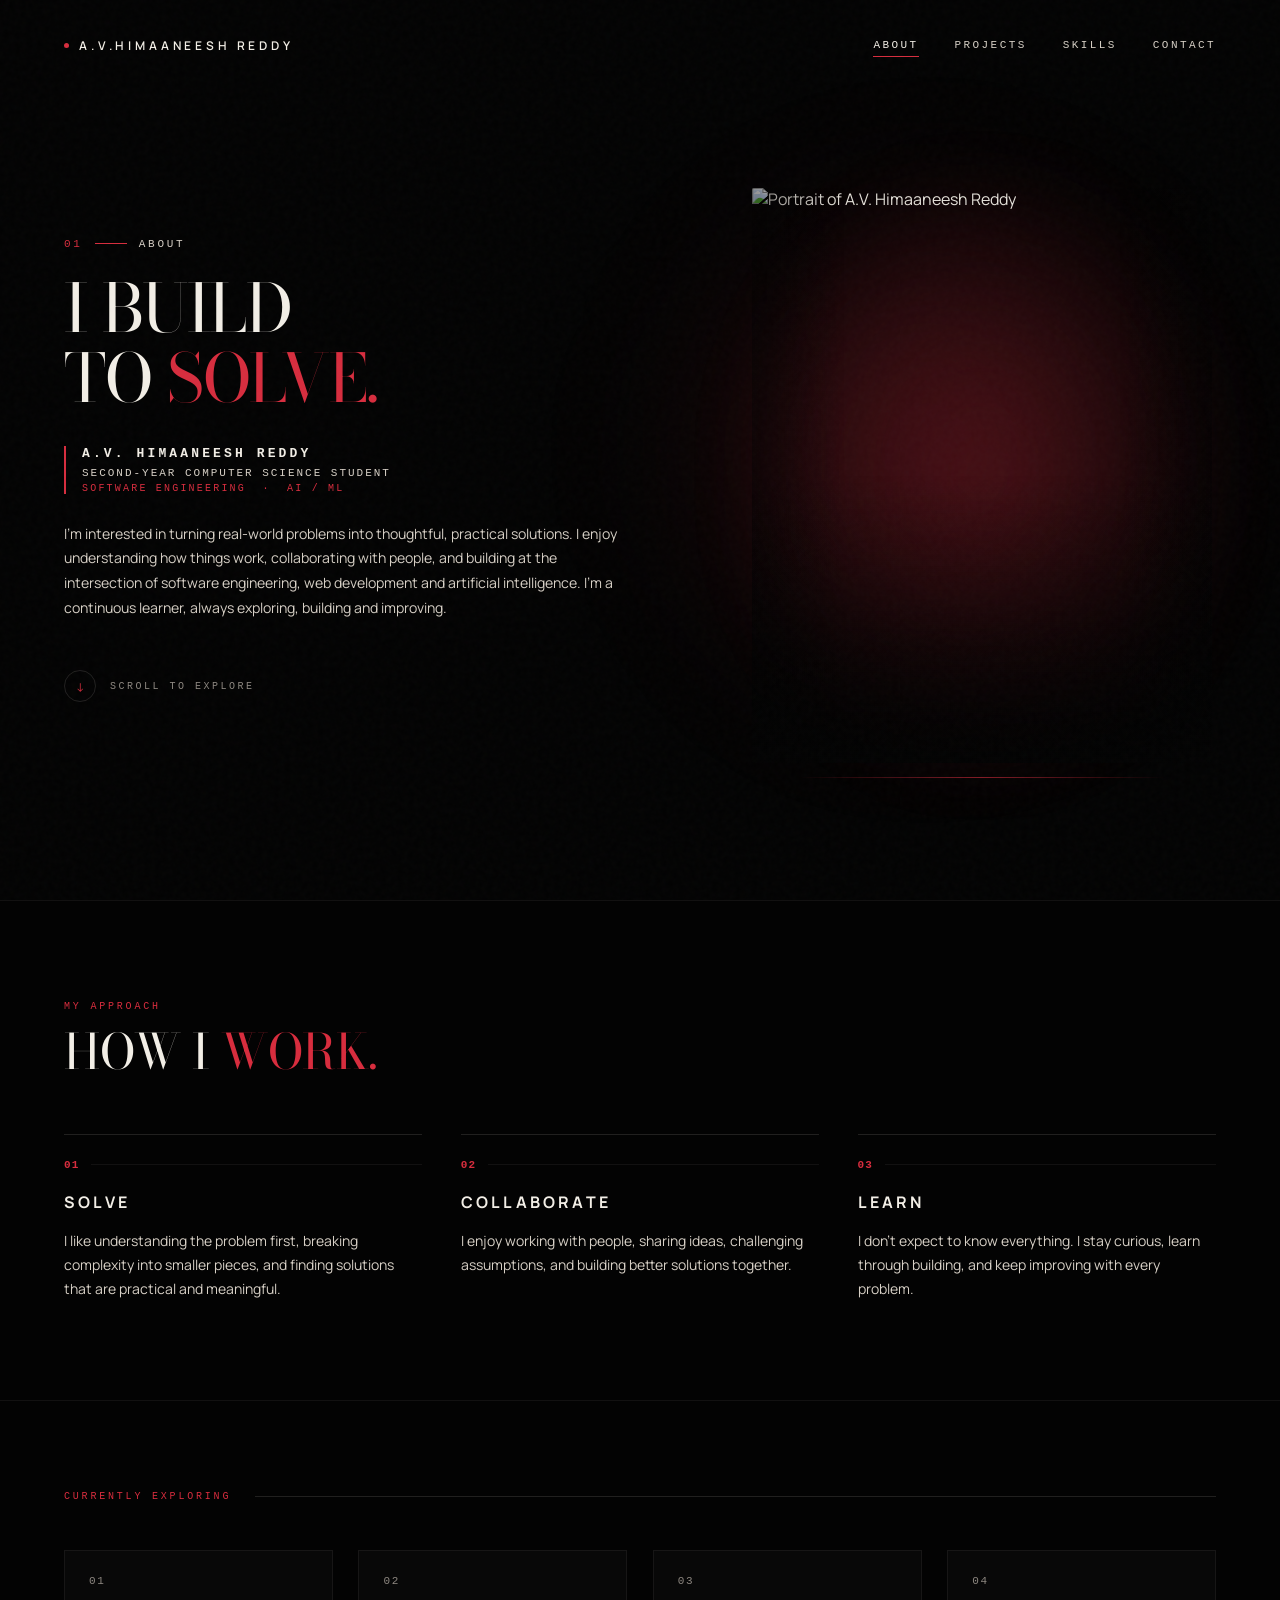
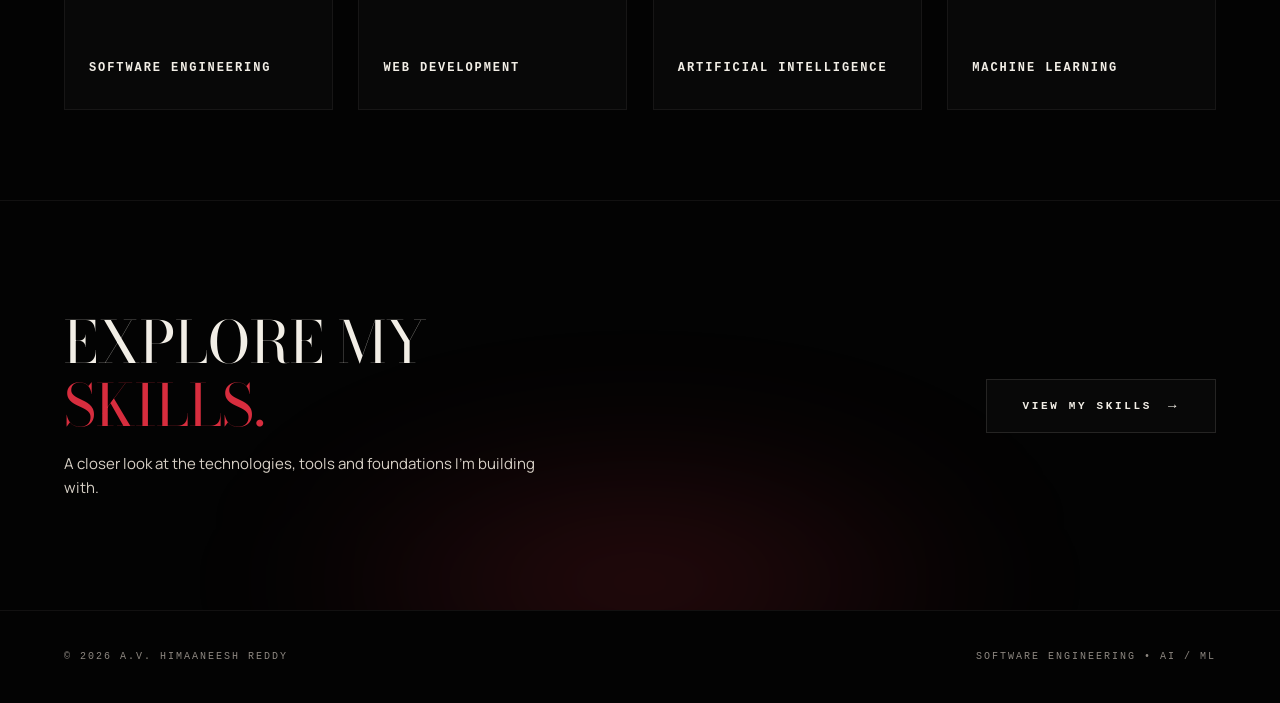
==== commit 9d9aca26: "About page-1" ====
--- a/about.html
+++ b/about.html
@@ -2,944 +2,243 @@
 <html lang="en">
 
 <head>
-    <meta charset="UTF-8">
-
-    <meta name="viewport" content="width=device-width, initial-scale=1.0">
-
-    <meta name="description" content="About Himaaneesh — a Computer Science student, builder and continuous learner.">
-
-    <title>About — Himaaneesh</title>
-    <link rel="stylesheet" href="about.css">
-
-        <!-- Google Fonts Typography System -->
-        <!-- Google Fonts Typography System -->
+    <meta charset="UTF-8" />
+    <meta name="viewport" content="width=device-width, initial-scale=1.0" />
+    <meta name="description" content="About A.V. Himaaneesh Reddy — Computer Science student, software engineering, and AI/ML." />
+    <title>About — A.V. Himaaneesh Reddy</title>
+
+    <!-- Google Fonts Typography System -->
     <link rel="preconnect" href="https://fonts.googleapis.com">
     <link rel="preconnect" href="https://fonts.gstatic.com" crossorigin>
     <link href="https://fonts.googleapis.com/css2?family=Bodoni+Moda:ital,opsz,wght@0,6..96,400..700;1,6..96,400..700&family=IBM+Plex+Mono:wght@400;500;600&family=Manrope:wght@400;500;600;700;800&display=swap" rel="stylesheet">
 
+    <!-- About Page CSS -->
+    <link rel="stylesheet" href="./about.css" />
 </head>
 
 <body>
 
-    <!-- =====================================================
-         PAGE TRANSITION
-    ====================================================== -->
-
-    <div class="page-transition" aria-hidden="true">
-        <div class="transition-line"></div>
+    <!-- Page Loader -->
+    <div class="page-loader" id="pageLoader" aria-hidden="true">
+        <div class="loader-line"></div>
     </div>
 
-
-    <!-- =====================================================
-         GRAIN
-    ====================================================== -->
-
-    <div class="noise"></div>
-
-
-    <!-- =====================================================
-         NAVIGATION
-    ====================================================== -->
-
-    <header class="about-header">
-
-        <a href="index.html" class="brand transition-link">
-            HIMAANEESH REDDY
+    <!-- Background Noise / Grain Overlay -->
+    <div class="grain-overlay" aria-hidden="true"></div>
+
+    <!-- Header Navigation -->
+    <header class="site-header">
+        <a href="./index.html" class="brand" aria-label="Himaaneesh Reddy Home">
+            <span class="brand-dot"></span>
+            <span>A.V.HIMAANEESH REDDY</span>
         </a>
 
-        <div class="header-index">
-            01 / ABOUT
-        </div>
-
-        <a href="skills.html" class="build-button transition-link">
-            <span class="button-dot"></span>
-            SKILLS
-            <span class="button-arrow">→</span>
-        </a>
-
+        <nav class="top-nav" aria-label="Primary navigation">
+            <a href="./about.html" class="active" aria-current="page">ABOUT</a>
+            <a href="./projects.html">PROJECTS</a>
+            <a href="./skills.html">SKILLS</a>
+            <a href="./contact.html">CONTACT</a>
+        </nav>
     </header>
 
-    <!-- =====================================================
-     FIXED ABOUT SECTION NAVIGATION
-     ===================================================== -->
-
-    <nav class="section-index" aria-label="About page sections">
-
-        <a href="#intro" class="section-link active">
-            <span>INTRO</span>
-        </a>
-
-        <a href="#who-i-am" class="section-link">
-            <span>WHO I AM</span>
-        </a>
-
-        <a href="#what-i-build" class="section-link">
-            <span>WHAT I BUILD</span>
-        </a>
-
-        <a href="#how-i-think" class="section-link">
-            <span>HOW I THINK</span>
-        </a>
-
-        <a href="#current-focus" class="section-link">
-            <span>CURRENT FOCUS</span>
-        </a>
-
-        <a href="#journey" class="section-link">
-            <span>MY JOURNEY</span>
-        </a>
-
-        <a href="#whats-next" class="section-link">
-            <span>WHAT'S NEXT</span>
-        </a>
-
-    </nav>
-
-
-    <!-- =====================================================
-         LEFT NAV
-    ====================================================== -->
-
-    <nav class="side-navigation">
-
-        <a href="index.html" class="transition-link">
-            HOME
-        </a>
-
-        <a href="#intro" class="active">
-            ABOUT
-        </a>
-
-        <a href="projects.html" class="transition-link">
-            PROJECTS
-        </a>
-
-        <a href="skills.html" class="transition-link">
-            SKILLS
-        </a>
-
-        <a href="contact.html" class="transition-link">
-            CONTACT
-        </a>
-
-    </nav>
-
-
-    <!-- =====================================================
-         MAIN
-    ====================================================== -->
-
-    <main>
-
-
-        <!-- =================================================
-             01 — INTRO
-        ================================================== -->
-
-        <section class="about-section hero-section" id="intro">
-
-            <div class="hero-background-number">
-                01
-            </div>
-
-
-            <div class="hero-content">
-
-                <div class="section-number">
-                    01 / INTRO
-                </div>
-
-
-                <h1 class="hero-title reveal">
-
-                    <span>HEY, I'M</span>
-
-                    <strong>HIMAANEESH.</strong>
-
-                </h1>
-
-
-                <div class="hero-subtitle reveal">
-
-                    <span>A SOPHOMORE.</span>
-                    <span>A BUILDER.</span>
-                    <span>A WORK IN PROGRESS.</span>
-
-                </div>
-
-
-                <div class="hero-description reveal">
-
-                    <div class="red-line"></div>
-
-                    <p>
-                        I'm a Computer Science student who loves
-                        creating websites, web applications and
-                        AI solutions — with a strong focus on
-                        design, user experience and real-world impact.
+    <main class="about-main">
+
+        <!-- =========================================================
+             1. HERO SECTION
+        ========================================================= -->
+        <section class="about-hero" id="hero">
+            <!-- Atmospheric Red Glow behind Portrait -->
+            <div class="hero-red-atmosphere" aria-hidden="true"></div>
+
+            <div class="hero-container">
+                <!-- HERO LEFT: Typography & Identity -->
+                <div class="hero-left">
+                    <div class="section-kicker">
+                        <span class="kicker-number">01</span>
+                        <span class="kicker-divider"></span>
+                        <span class="kicker-label">ABOUT</span>
+                    </div>
+
+                    <h1 class="hero-heading">
+                        <span class="heading-line-1">I BUILD</span>
+                        <span class="heading-line-2">TO <em class="accent-red">SOLVE.</em></span>
+                    </h1>
+
+                    <div class="identity-block">
+                        <h2 class="identity-name">A.V. HIMAANEESH REDDY</h2>
+                        <p class="identity-role">SECOND-YEAR COMPUTER SCIENCE STUDENT</p>
+                        <p class="identity-focus">SOFTWARE ENGINEERING &nbsp;&middot;&nbsp; AI / ML</p>
+                    </div>
+
+                    <p class="hero-paragraph">
+                        I’m interested in turning real-world problems into thoughtful, practical solutions. I enjoy understanding how things work, collaborating with people, and building at the intersection of software engineering, web development and artificial intelligence. I’m a continuous learner, always exploring, building and improving.
                     </p>
 
-                </div>
-
-
-                <div class="hero-philosophy reveal">
-
-                    <span>HARD WORK</span>
-
-                    <b>&gt;</b>
-
-                    <span>FATE.</span>
-
-                </div>
-
-            </div>
-
-            <!-- IMAGE -->
-            <div class="hero-image-wrapper">
-
-                <div class="image-glow"></div>
-
-                <img src="./assets/images/about_page_image.png" alt="Himaaneesh — About" class="hero-image">
-
-            </div>
-
-
-            <div class="scroll-indicator">
-                <span>SCROLL</span>
-                <i></i>
-                <b>•</b>
-            </div>
-
-        </section>
-
-
-        <!-- =================================================
-             02 — WHO I AM
-        ================================================== -->
-
-        <section class="about-section split-section" id="who-i-am">
-
-            <div class="section-label">
-                WHO I AM / 02
-            </div>
-
-            <div class="section-number-large">
-                02
-            </div>
-
-            <div class="section-copy">
-
-                <h2 class="display-heading reveal">
-                    CURIOUS BY NATURE.
-                    <br>
-                    <em>DRIVEN BY PROGRESS.</em>
-                </h2>
-
-                <p class="body-copy reveal">
-                    I'm a second-year Computer Science student
-                    who enjoys creating, experimenting, and
-                    bringing ideas to life through technology.
-                </p>
-
-                <p class="body-copy reveal">
-                    I was drawn to Computer Science because I
-                    enjoy creating websites, connecting different
-                    pieces together, and finding better ways to
-                    communicate ideas through digital experiences.
-                </p>
-
-                <p class="body-copy reveal">
-                    The rapid rise of AI changed the way I look
-                    at technology. It pushed me to explore beyond
-                    what I already knew and made me more curious
-                    about what is possible.
-                </p>
-
-            </div>
-
-
-            <div class="core-values reveal">
-
-                <span>AT MY CORE</span>
-
-                <div>
-                    <strong>GENUINE.</strong>
-                    <strong>HARDWORKING.</strong>
-                    <strong>COMPETITIVE.</strong>
-                </div>
-
-                <p>
-                    I value genuine relationships, healthy
-                    competition, and constantly becoming better
-                    than I was yesterday.
-                </p>
-
-            </div>
-
-
-            <div class="life-values">
-
-                <span>WHAT MATTERS TO ME</span>
-
-                <div class="life-grid">
-
-                    <article>
-                        <small>01</small>
-                        <h3>HEALTH</h3>
-                        <p>
-                            Taking care of myself and staying strong.
+                    <button class="scroll-trigger" id="scrollTrigger" data-scroll-target="#approach" aria-label="Scroll to explore my approach">
+                        <span class="scroll-indicator">
+                            <span class="scroll-arrow">↓</span>
+                        </span>
+                        <span class="scroll-text">SCROLL TO EXPLORE</span>
+                    </button>
+                </div>
+
+                <!-- HERO RIGHT: Actual Portrait Image Anchor -->
+                <div class="hero-right">
+                    <div class="portrait-stage" id="portraitStage">
+                        <div class="portrait-glow-layer" aria-hidden="true"></div>
+                        <div class="portrait-image-wrap">
+                            <img src="About_Page_Image.png" alt="Portrait of A.V. Himaaneesh Reddy" class="portrait-img" id="heroPortrait" />
+                            <div class="portrait-vignette" aria-hidden="true"></div>
+                        </div>
+                        <div class="portrait-accent-line" aria-hidden="true"></div>
+                    </div>
+                </div>
+            </div>
+        </section>
+
+
+        <!-- =========================================================
+             2. MY APPROACH SECTION
+        ========================================================= -->
+        <section class="approach-section" id="approach">
+            <div class="section-container">
+                <div class="section-header">
+                    <span class="mono-kicker">MY APPROACH</span>
+                    <h2 class="section-title">HOW I <span class="accent-red">WORK.</span></h2>
+                </div>
+
+                <div class="approach-grid">
+                    <!-- Column 1: SOLVE -->
+                    <article class="approach-card">
+                        <div class="card-header">
+                            <span class="card-num">01</span>
+                            <span class="card-line"></span>
+                        </div>
+                        <h3 class="card-title">SOLVE</h3>
+                        <p class="card-body">
+                            I like understanding the problem first, breaking complexity into smaller pieces, and finding solutions that are practical and meaningful.
                         </p>
                     </article>
 
-                    <article>
-                        <small>02</small>
-                        <h3>FAMILY</h3>
-                        <p>
-                            The people who matter beyond everything else.
+                    <!-- Column 2: COLLABORATE -->
+                    <article class="approach-card">
+                        <div class="card-header">
+                            <span class="card-num">02</span>
+                            <span class="card-line"></span>
+                        </div>
+                        <h3 class="card-title">COLLABORATE</h3>
+                        <p class="card-body">
+                            I enjoy working with people, sharing ideas, challenging assumptions, and building better solutions together.
                         </p>
                     </article>
 
-                    <article>
-                        <small>03</small>
-                        <h3>HAPPINESS</h3>
-                        <p>
-                            Building a life that feels meaningful.
+                    <!-- Column 3: LEARN -->
+                    <article class="approach-card">
+                        <div class="card-header">
+                            <span class="card-num">03</span>
+                            <span class="card-line"></span>
+                        </div>
+                        <h3 class="card-title">LEARN</h3>
+                        <p class="card-body">
+                            I don't expect to know everything. I stay curious, learn through building, and keep improving with every problem.
                         </p>
                     </article>
-
-                </div>
-
-            </div>
-
-        </section>
-
-
-        <!-- =================================================
-             03 — WHAT I BUILD
-        ================================================== -->
-
-        <section class="about-section build-section" id="what-i-build">
-
-            <div class="section-label">
-                WHAT I BUILD / 03
-            </div>
-
-            <div class="section-number-large">
-                03
-            </div>
-
-            <div class="center-heading">
-
-                <h2 class="display-heading reveal">
-                    IDEAS INTO
-                    <br>
-                    <em>EXPERIENCES.</em>
-                </h2>
-
-                <p class="body-copy reveal">
-                    I enjoy turning ideas into websites,
-                    web applications and AI-powered experiences.
-                    For me, building isn't only about making
-                    something work — it's about making it feel
-                    intuitive, purposeful and worth using.
-                </p>
-
-            </div>
-
-
-            <div class="build-grid">
-
-                <article class="build-card reveal">
-
-                    <span>01</span>
-
-                    <h3>
-                        WEB
-                        <br>
-                        EXPERIENCES
-                    </h3>
-
-                    <p>
-                        Visual design and user experience come
-                        first. Every interface should communicate
-                        clearly and feel natural to use.
+                </div>
+            </div>
+        </section>
+
+
+        <!-- =========================================================
+             3. CURRENTLY EXPLORING
+        ========================================================= -->
+        <section class="exploring-section" id="exploring">
+            <div class="section-container">
+                <div class="section-header header-inline">
+                    <span class="mono-kicker">CURRENTLY EXPLORING</span>
+                    <span class="header-rule"></span>
+                </div>
+
+                <div class="exploring-list">
+                    <!-- Item 1 -->
+                    <div class="exploring-item">
+                        <span class="item-num">01</span>
+                        <div class="item-content">
+                            <h3 class="item-title">SOFTWARE ENGINEERING</h3>
+                            <span class="item-accent"></span>
+                        </div>
+                    </div>
+
+                    <!-- Item 2 -->
+                    <div class="exploring-item">
+                        <span class="item-num">02</span>
+                        <div class="item-content">
+                            <h3 class="item-title">WEB DEVELOPMENT</h3>
+                            <span class="item-accent"></span>
+                        </div>
+                    </div>
+
+                    <!-- Item 3 -->
+                    <div class="exploring-item">
+                        <span class="item-num">03</span>
+                        <div class="item-content">
+                            <h3 class="item-title">ARTIFICIAL INTELLIGENCE</h3>
+                            <span class="item-accent"></span>
+                        </div>
+                    </div>
+
+                    <!-- Item 4 -->
+                    <div class="exploring-item">
+                        <span class="item-num">04</span>
+                        <div class="item-content">
+                            <h3 class="item-title">MACHINE LEARNING</h3>
+                            <span class="item-accent"></span>
+                        </div>
+                    </div>
+                </div>
+            </div>
+        </section>
+
+
+        <!-- =========================================================
+             4. FINAL CTA
+        ========================================================= -->
+        <section class="skills-cta-section" id="cta">
+            <div class="cta-glow-bg" aria-hidden="true"></div>
+            <div class="section-container cta-container">
+                <div class="cta-text-wrapper">
+                    <h2 class="cta-heading">
+                        EXPLORE MY<br>
+                        <span class="accent-red">SKILLS.</span>
+                    </h2>
+                    <p class="cta-subtext">
+                        A closer look at the technologies, tools and foundations I’m building with.
                     </p>
-
-                </article>
-
-
-                <article class="build-card reveal">
-
-                    <span>02</span>
-
-                    <h3>
-                        WEB
-                        <br>
-                        APPLICATIONS
-                    </h3>
-
-                    <p>
-                        Taking an idea from its first concept
-                        to a complete working application while
-                        continuously expanding my limits.
-                    </p>
-
-                </article>
-
-
-                <article class="build-card reveal">
-
-                    <span>03</span>
-
-                    <h3>
-                        AI &
-                        <br>
-                        REAL-WORLD
-                        <br>
-                        IDEAS
-                    </h3>
-
-                    <p>
-                        Exploring practical ways technology and
-                        AI can make complicated problems easier
-                        to understand and solve.
-                    </p>
-
-                </article>
-
-            </div>
-
-
-            <div class="limit-statement reveal">
-
-                <span>MY RULE</span>
-
-                <h3>
-                    EVERY PROJECT SHOULD
-                    <br>
-                    <em>EXPAND MY LIMITS.</em>
-                </h3>
-
-            </div>
-
-        </section>
-
-
-        <!-- =================================================
-             04 — HOW I THINK
-        ================================================== -->
-
-        <section class="about-section thinking-section" id="how-i-think">
-
-            <div class="section-label">
-                HOW I THINK / 04
-            </div>
-
-            <div class="section-number-large">
-                04
-            </div>
-
-
-            <div class="thinking-heading">
-
-                <h2 class="display-heading reveal">
-                    I DON'T FEAR
-                    <br>
-                    <em>NOT KNOWING.</em>
-                </h2>
-
-                <p class="body-copy reveal">
-                    When I don't know how to build something,
-                    I learn from people who have already explored
-                    it, study existing approaches, and use the
-                    resources available to move forward.
-                </p>
-
-            </div>
-
-
-            <div class="failure-block reveal">
-
-                <div class="failure-title">
-                    WHEN SOMETHING
-                    <br>
-                    <em>BREAKS,</em>
-                </div>
-
-                <div class="failure-answer">
-                    <span>I GET CURIOUS.</span>
-
-                    <p>
-                        A failed attempt usually means there is
-                        something I don't understand yet.
-                    </p>
-                </div>
-
-            </div>
-
-
-            <div class="learning-loop reveal">
-
-                <div>EXPLORE</div>
-                <span>→</span>
-
-                <div>BUILD</div>
-                <span>→</span>
-
-                <div>FAIL</div>
-                <span>→</span>
-
-                <div>LEARN</div>
-                <span>→</span>
-
-                <div>IMPROVE</div>
-
-            </div>
-
-
-            <div class="commitment">
-
-                <div class="commitment-small">
-                    MY PHILOSOPHY
-                </div>
-
-                <h3 class="reveal">
-                    HARD WORK ISN'T
-                    <br>
-                    ABOUT HOW MUCH
-                    <br>
-                    YOU <em>SUFFER.</em>
-                </h3>
-
-                <h4 class="reveal">
-                    IT'S ABOUT HOW MUCH
-                    <br>
-                    YOU COMMIT.
-                </h4>
-
-                <div class="fate-line">
-                    HARD WORK <span>&gt;</span> FATE.
-                </div>
-
-            </div>
-
-        </section>
-
-
-        <!-- =================================================
-             05 — CURRENT FOCUS
-        ================================================== -->
-
-        <section class="about-section focus-section" id="current-focus">
-
-            <div class="section-label">
-                CURRENTLY / 05
-            </div>
-
-            <div class="section-number-large">
-                05
-            </div>
-
-
-            <div class="focus-heading">
-
-                <h2 class="display-heading reveal">
-                    ALWAYS LEARNING.
-                    <br>
-                    <em>ALWAYS UPGRADING.</em>
-                </h2>
-
-            </div>
-
-
-            <div class="focus-intro reveal">
-
-                <p>
-                    Right now, I'm developing across three
-                    areas in parallel — Data Structures &
-                    Algorithms, AI/ML and Full-Stack Development.
-                </p>
-
-            </div>
-
-
-            <div class="focus-grid">
-
-                <article class="focus-card reveal">
-
-                    <span>01</span>
-
-                    <h3>
-                        DATA STRUCTURES
-                        <br>
-                        & ALGORITHMS
-                    </h3>
-
-                    <p>
-                        Building strong problem-solving and
-                        algorithmic thinking through consistent
-                        practice.
-                    </p>
-
-                </article>
-
-
-                <article class="focus-card reveal">
-
-                    <span>02</span>
-
-                    <h3>
-                        AI /
-                        <br>
-                        MACHINE LEARNING
-                    </h3>
-
-                    <p>
-                        Exploring AI and machine learning while
-                        staying aware of rapidly changing technology.
-                    </p>
-
-                </article>
-
-
-                <article class="focus-card reveal">
-
-                    <span>03</span>
-
-                    <h3>
-                        FULL-STACK
-                        <br>
-                        DEVELOPMENT
-                    </h3>
-
-                    <p>
-                        Learning to take ideas from interface
-                        to functional applications while improving
-                        user experience.
-                    </p>
-
-                </article>
-
-            </div>
-
-
-            <div class="depth-statement reveal">
-
-                <p>
-                    I DON'T WANT
-                    <br>
-                    TO KNOW EVERYTHING.
-                </p>
-
-                <strong>
-                    I WANT TO KNOW
-                    <br>
-                    WHAT I KNOW —
-                    <em>DEEPLY.</em>
-                </strong>
-
-            </div>
-
-
-            <div class="foundation-line">
-                SOLID FOUNDATIONS
-                <span>•</span>
-                REAL PROJECTS
-                <span>•</span>
-                CONTINUOUS ADAPTATION
-            </div>
-
-        </section>
-
-
-        <!-- =================================================
-             06 — JOURNEY
-        ================================================== -->
-
-        <section class="about-section journey-section" id="journey">
-
-            <div class="section-label">
-                THE JOURNEY / 06
-            </div>
-
-            <div class="section-number-large">
-                06
-            </div>
-
-
-            <div class="journey-heading">
-
-                <h2 class="display-heading reveal">
-                    FROM NOT KNOWING
-                    <br>
-                    TO <em>BUILDING.</em>
-                </h2>
-
-            </div>
-
-
-            <div class="timeline">
-
-                <article class="timeline-item reveal">
-
-                    <div class="timeline-number">
-                        01
-                    </div>
-
-                    <div class="timeline-content">
-
-                        <small>DAY ONE</small>
-
-                        <h3>
-                            I DIDN'T EVEN KNOW
-                            <br>
-                            WHAT HELLO WORLD MEANT.
-                        </h3>
-
-                        <p>
-                            When I started my B.Tech journey,
-                            computers and programming were almost
-                            completely new territory for me.
-                        </p>
-
-                    </div>
-
-                </article>
-
-
-                <article class="timeline-item reveal">
-
-                    <div class="timeline-number">
-                        02
-                    </div>
-
-                    <div class="timeline-content">
-
-                        <small>THE FIRST QUESTION</small>
-
-                        <h3>
-                            WHY DO
-                            <br>
-                            WE CODE?
-                        </h3>
-
-                        <p>
-                            I started questioning how programming
-                            languages communicate with computers
-                            and why we need them in the first place.
-                        </p>
-
-                    </div>
-
-                </article>
-
-
-                <article class="timeline-item reveal">
-
-                    <div class="timeline-number">
-                        03
-                    </div>
-
-                    <div class="timeline-content">
-
-                        <small>THE FIRST PROGRAM</small>
-
-                        <h3>
-                            HELLO WORLD
-                            <br>
-                            — PYTHON.
-                        </h3>
-
-                        <p>
-                            That simple first program opened the
-                            door to a much larger world.
-                        </p>
-
-                    </div>
-
-                </article>
-
-
-                <article class="timeline-item reveal">
-
-                    <div class="timeline-number">
-                        04
-                    </div>
-
-                    <div class="timeline-content">
-
-                        <small>THE CURIOSITY</small>
-
-                        <h3>
-                            PUZZLES.
-                            <br>
-                            PATTERNS.
-                            <br>
-                            PROBLEM SOLVING.
-                        </h3>
-
-                        <p>
-                            Solving patterns and puzzles made
-                            programming feel exciting and pushed
-                            me to explore further.
-                        </p>
-
-                    </div>
-
-                </article>
-
-
-                <article class="timeline-item reveal">
-
-                    <div class="timeline-number">
-                        05
-                    </div>
-
-                    <div class="timeline-content">
-
-                        <small>TODAY</small>
-
-                        <h3>
-                            STILL LEARNING.
-                            <br>
-                            STILL BUILDING.
-                        </h3>
-
-                        <p>
-                            From my first lines of code to websites,
-                            applications and AI projects, the journey
-                            continues.
-                        </p>
-
-                    </div>
-
-                </article>
-
-            </div>
-
-
-            <div class="calm-statement reveal">
-
-                <span>BEYOND TECHNOLOGY</span>
-
-                <h3>
-                    STAY CALM.
-                    <br>
-                    THINK CLEARLY.
-                    <br>
-                    <em>KEEP MOVING.</em>
-                </h3>
-
-            </div>
-
-        </section>
-
-
-        <!-- =================================================
-             07 — WHAT'S NEXT
-        ================================================== -->
-
-        <section class="about-section next-section" id="whats-next">
-
-            <div class="section-label">
-                WHAT'S NEXT / 07
-            </div>
-
-            <div class="section-number-large">
-                07
-            </div>
-
-
-            <div class="next-heading">
-
-                <h2 class="massive-heading reveal">
-                    THERE IS
-                    <br>
-                    NO
-                    <br>
-                    <em>FINISH LINE.</em>
-                </h2>
-
-            </div>
-
-
-            <div class="next-copy reveal">
-
-                <p>
-                    I don't want to define my future by a single
-                    destination. Technology changes, industries
-                    evolve, and there will always be something new
-                    to learn.
-                </p>
-
-                <p>
-                    I want to stay adaptable, use AI and emerging
-                    technology to multiply my productivity, and
-                    build things that create meaningful value.
-                </p>
-
-                <p>
-                    In the future, I want to explore technology
-                    that can support sustainable agriculture and
-                    the people who depend on it.
-                </p>
-
-            </div>
-
-
-            <div class="better-statement reveal">
-
-                <span>THE ONLY BENCHMARK</span>
-
-                <h3>
-                    BETTER THAN
-                    <br>
-                    <em>YESTERDAY.</em>
-                </h3>
-
-            </div>
-
-
-            <div class="promise reveal">
-
-                <small>THE PROMISE</small>
-
-                <p>
-                    I want to be remembered as someone who didn't
-                    give up when things became difficult — someone
-                    strong enough to keep moving forward.
-                </p>
-
-                <h4>
-                    I WILL DO EVERYTHING
-                    <br>
-                    I CAN FOR THE PROMISE
-                    <br>
-                    I GAVE MY MOTHER.
-                </h4>
-
-            </div>
-
-
-            <div class="final-line">
-
-                NO FINISH LINE.
-                <span>JUST THE NEXT STEP.</span>
-
-            </div>
-
+                </div>
+
+                <div class="cta-action">
+                    <a href="skills.html" class="skills-cta-btn">
+                        <span>VIEW MY SKILLS</span>
+                        <span class="btn-arrow">&rarr;</span>
+                    </a>
+                </div>
+            </div>
         </section>
 
     </main>
 
-
-    <!-- =====================================================
-         SCRIPT
-    ====================================================== -->
-
-
-    <script src="about.js"></script>
-
+    <footer class="site-footer">
+        <div class="footer-container">
+            <div class="footer-brand">
+                &copy; <span id="year">2026</span> A.V. HIMAANEESH REDDY
+            </div>
+            <div class="footer-tag">
+                SOFTWARE ENGINEERING &bull; AI / ML
+            </div>
+        </div>
+    </footer>
+
+    <!-- About Page Script -->
+    <script src="./about.js"></script>
 </body>
 
 </html>
--- a/about.css
+++ b/about.css
@@ -1,36 +1,32 @@
 /* =========================================================
-   ABOUT PAGE — ULTRA-PREMIUM EDITORIAL DESIGN SYSTEM
-   ========================================================= */
-
-@import url('https://fonts.googleapis.com/css2?family=Manrope:wght@400;500;600;700;800&family=Bodoni+Moda:opsz,wght@6..96,400;6..96,500;6..96,600&family=DM+Sans:wght@300;400;500;600&display=swap');
+   ABOUT PAGE CSS — CINEMATIC EDITORIAL DESIGN SYSTEM
+   Visual language: Black (#030303) + Cream (#F2EEE6) + Red (#D72D3E)
+========================================================= */
 
 :root {
-    --font-primary: "Manrope", Arial, sans-serif;
-    --font-display: "Bodoni Moda", Georgia, serif;
+    --black: #030303;
+    --black-soft: #080808;
+    --black-card: #0D0D0D;
+
+    --cream: #F2EEE6;
+    --cream-soft: #D7D0C6;
+    --muted: #8D8780;
+
+    --red: #D72D3E;
+    --red-glow: rgba(215, 45, 62, 0.22);
+    --red-subtle: rgba(215, 45, 62, 0.12);
+
+    --line: rgba(242, 238, 230, 0.12);
+    --line-soft: rgba(242, 238, 230, 0.06);
+
+    --font-serif: "Bodoni Moda", Georgia, serif;
+    --font-sans: "Manrope", Arial, sans-serif;
     --font-mono: "IBM Plex Mono", monospace;
 
-    --font-sans: var(--font-primary);
-    --font-serif: var(--font-display);
-    --font-code: var(--font-mono);
-
-    /* Legacy compatibility mappings */
-    --serif: var(--font-display);
-    --sans: var(--font-primary);
-    --font: var(--font-primary);
-    --display-font: var(--font-display);
-    --ui-font: var(--font-primary);
-
-    --white: #F2EEE6;
-    --white-soft: #D7D0C6;
-    --muted: #8D8780;
-    --red-bright: #D72D3E;
-    --red: #D72D3E;
-}
-
-/* =========================================================
-   RESET & BASE
-   ========================================================= */
-
+    --ease-out: cubic-bezier(0.16, 1, 0.3, 1);
+}
+
+/* Base Reset */
 *, *::before, *::after {
     margin: 0;
     padding: 0;
@@ -40,17 +36,15 @@
 html {
     scroll-behavior: smooth;
     background: var(--black);
-    width: 100%;
-    overflow-x: hidden;
 }
 
 body {
-    font-family: var(--sans);
     background: var(--black);
-    color: var(--white);
-    width: 100%;
+    color: var(--cream);
+    font-family: var(--font-sans);
     overflow-x: hidden;
     -webkit-font-smoothing: antialiased;
+    text-rendering: optimizeLegibility;
 }
 
 a {
@@ -58,628 +52,729 @@
     text-decoration: none;
 }
 
-button, a {
-    -webkit-tap-highlight-color: transparent;
-}
-
-.transition-link {
+button {
+    font: inherit;
+    background: none;
+    border: none;
+    color: inherit;
     cursor: pointer;
 }
 
-/* Noise & Transition */
-
-.noise {
+/* =========================================================
+   PAGE LOADER & GRAIN
+========================================================= */
+.page-loader {
+    position: fixed;
+    inset: 0;
+    background: var(--black);
+    z-index: 9999;
+    pointer-events: none;
+    display: flex;
+    align-items: center;
+    justify-content: center;
+    animation: loaderFade 1.2s var(--ease-out) 0.3s forwards;
+}
+
+.loader-line {
+    width: 0;
+    height: 1px;
+    background: var(--red);
+    animation: loaderFill 0.9s var(--ease-out) forwards;
+}
+
+@keyframes loaderFill {
+    to { width: 140px; }
+}
+
+@keyframes loaderFade {
+    0%, 70% { opacity: 1; visibility: visible; }
+    100% { opacity: 0; visibility: hidden; }
+}
+
+.grain-overlay {
     position: fixed;
     inset: 0;
     pointer-events: none;
-    z-index: 999;
-    opacity: 0.045;
-    background-image: url("data:image/svg+xml,%3Csvg viewBox='0 0 180 180' xmlns='http://www.w3.org/2000/svg'%3E%3Cfilter id='n'%3E%3CfeTurbulence type='fractalNoise' baseFrequency='.8' numOctaves='4' stitchTiles='stitch'/%3E%3C/filter%3E%3Crect width='100%25' height='100%25' filter='url(%23n)' opacity='.4'/%3E%3C/svg%3E");
-    mix-blend-mode: screen;
-}
-
-.page-transition {
-    position: fixed;
-    inset: 0;
-    z-index: 99999;
-    pointer-events: none;
-    background: var(--black);
-    transform: translateY(0);
-    transition: transform 0.65s cubic-bezier(.76, 0, .24, 1);
-}
-
-.page-transition.is-loaded {
-    transform: translateY(-100%);
-}
-
-.transition-line {
+    z-index: 900;
+    opacity: 0.025;
+    background-image: url("data:image/svg+xml,%3Csvg viewBox='0 0 200 200' xmlns='http://www.w3.org/2000/svg'%3E%3Cfilter id='noiseFilter'%3E%3CfeTurbulence type='fractalNoise' baseFrequency='0.8' numOctaves='3' stitchTiles='stitch'/%3E%3C/filter%3E%3Crect width='100%25' height='100%25' filter='url(%23noiseFilter)'/%3E%3C/svg%3E");
+}
+
+/* =========================================================
+   HEADER & NAVIGATION
+========================================================= */
+.site-header {
     position: absolute;
-    left: 0;
-    top: 50%;
-    width: 100%;
-    height: 1.5px;
-    background: var(--red-bright);
-    box-shadow: 0 0 12px var(--red-bright);
-}
-
-/* =========================================================
-   HEADER
-   ========================================================= */
-
-.about-header {
-    position: fixed;
     top: 0;
     left: 0;
     width: 100%;
-    height: 74px;
+    height: 90px;
+    padding: 0 5vw;
     display: flex;
     align-items: center;
     justify-content: space-between;
-    padding: 0 clamp(24px, 4.5vw, 80px);
     z-index: 100;
-    background: rgba(5, 5, 5, 0.88);
-    backdrop-filter: blur(16px);
-    -webkit-backdrop-filter: blur(16px);
-    border-bottom: 1px solid var(--line);
 }
 
 .brand {
+    display: flex;
+    align-items: center;
+    gap: 10px;
+    font-family: var(--font-sans);
     font-size: 12px;
+    font-weight: 600;
+    letter-spacing: 0.32em;
+    color: var(--cream);
+    transition: opacity 0.3s ease;
+}
+
+.brand:hover {
+    opacity: 0.7;
+}
+
+.brand-dot {
+    width: 5px;
+    height: 5px;
+    border-radius: 50%;
+    background: var(--red);
+}
+
+.top-nav {
+    display: flex;
+    align-items: center;
+    gap: 36px;
+}
+
+.top-nav a {
+    position: relative;
+    font-family: var(--font-mono);
+    font-size: 11px;
+    letter-spacing: 0.22em;
+    color: var(--cream-soft);
+    transition: color 0.3s ease;
+}
+
+.top-nav a:hover,
+.top-nav a.active {
+    color: var(--cream);
+}
+
+.top-nav a.active::after {
+    content: "";
+    position: absolute;
+    bottom: -6px;
+    left: 0;
+    width: 100%;
+    height: 1px;
+    background: var(--red);
+}
+
+/* Layout Utilities */
+.about-main {
+    position: relative;
+    width: 100%;
+}
+
+.section-container {
+    width: 100%;
+    max-width: 1280px;
+    margin: 0 auto;
+    padding: 0 5vw;
+}
+
+.accent-red {
+    color: var(--red);
+    font-style: normal;
+}
+
+/* =========================================================
+   1. HERO SECTION
+========================================================= */
+.about-hero {
+    position: relative;
+    width: 100%;
+    min-height: 100vh;
+    padding-top: 130px;
+    padding-bottom: 80px;
+    display: flex;
+    align-items: center;
+    overflow: hidden;
+    isolation: isolate;
+}
+
+.hero-red-atmosphere {
+    position: absolute;
+    top: 20%;
+    right: 5%;
+    width: 45vw;
+    height: 60vh;
+    background: radial-gradient(circle, var(--red-glow) 0%, transparent 70%);
+    filter: blur(80px);
+    pointer-events: none;
+    z-index: 1;
+}
+
+.hero-container {
+    width: 100%;
+    max-width: 1320px;
+    margin: 0 auto;
+    padding: 0 5vw;
+    display: grid;
+    grid-template-columns: 1.15fr 0.85fr;
+    gap: 4vw;
+    align-items: center;
+    position: relative;
+    z-index: 2;
+}
+
+/* HERO LEFT */
+.hero-left {
+    display: flex;
+    flex-direction: column;
+    align-items: flex-start;
+}
+
+.section-kicker {
+    display: flex;
+    align-items: center;
+    gap: 12px;
+    font-family: var(--font-mono);
+    font-size: 11px;
+    letter-spacing: 0.25em;
+    color: var(--muted);
+    margin-bottom: 24px;
+}
+
+.kicker-number {
+    color: var(--red);
+}
+
+.kicker-divider {
+    width: 32px;
+    height: 1px;
+    background: var(--red);
+}
+
+.kicker-label {
+    color: var(--cream-soft);
+}
+
+.hero-heading {
+    font-family: var(--font-serif);
+    font-size: clamp(2.8rem, 5.2vw, 4.8rem);
+    font-weight: 400;
+    line-height: 1.05;
+    letter-spacing: -0.02em;
+    margin-bottom: 32px;
+}
+
+.heading-line-1 {
+    display: block;
+    color: var(--cream);
+}
+
+.heading-line-2 {
+    display: block;
+}
+
+.identity-block {
+    margin-bottom: 28px;
+    padding-left: 16px;
+    border-left: 2px solid var(--red);
+}
+
+.identity-name {
+    font-family: var(--font-mono);
+    font-size: 13px;
+    font-weight: 600;
+    letter-spacing: 0.24em;
+    color: var(--cream);
+    margin-bottom: 6px;
+}
+
+.identity-role {
+    font-family: var(--font-mono);
+    font-size: 11px;
+    letter-spacing: 0.18em;
+    color: var(--cream-soft);
+    margin-bottom: 4px;
+}
+
+.identity-focus {
+    font-family: var(--font-mono);
+    font-size: 10px;
+    letter-spacing: 0.22em;
+    color: var(--red);
+}
+
+.hero-paragraph {
+    font-size: clamp(14px, 1.1vw, 16px);
+    line-height: 1.75;
+    color: var(--cream-soft);
+    max-width: 560px;
+    margin-bottom: 40px;
+    font-weight: 400;
+}
+
+/* Scroll trigger button */
+.scroll-trigger {
+    display: flex;
+    align-items: center;
+    gap: 14px;
+    padding: 10px 0;
+    transition: transform 0.3s ease;
+}
+
+.scroll-trigger:hover {
+    transform: translateY(2px);
+}
+
+.scroll-indicator {
+    width: 32px;
+    height: 32px;
+    border-radius: 50%;
+    border: 1px solid var(--line);
+    display: flex;
+    align-items: center;
+    justify-content: center;
+    font-size: 12px;
+    color: var(--red);
+    transition: border-color 0.3s ease, background 0.3s ease;
+}
+
+.scroll-trigger:hover .scroll-indicator {
+    border-color: var(--red);
+    background: var(--red-subtle);
+}
+
+.scroll-text {
+    font-family: var(--font-mono);
+    font-size: 10px;
+    letter-spacing: 0.25em;
+    color: var(--muted);
+    transition: color 0.3s ease;
+}
+
+.scroll-trigger:hover .scroll-text {
+    color: var(--cream);
+}
+
+/* HERO RIGHT — PORTRAIT STAGE */
+.hero-right {
+    display: flex;
+    justify-content: center;
+    align-items: center;
+    position: relative;
+}
+
+.portrait-stage {
+    position: relative;
+    width: 100%;
+    max-width: 460px;
+    aspect-ratio: 4 / 5;
+    display: flex;
+    align-items: center;
+    justify-content: center;
+}
+
+.portrait-glow-layer {
+    position: absolute;
+    inset: -20px;
+    background: radial-gradient(ellipse at center, var(--red-glow) 0%, transparent 75%);
+    filter: blur(30px);
+    z-index: 1;
+    pointer-events: none;
+}
+
+.portrait-image-wrap {
+    position: relative;
+    width: 100%;
+    height: 100%;
+    overflow: hidden;
+    z-index: 2;
+    border-radius: 2px;
+}
+
+.portrait-img {
+    width: 100%;
+    height: 100%;
+    object-fit: cover;
+    object-position: center 20%;
+    filter: brightness(0.92) contrast(1.06) saturate(0.96);
+    transition: transform 0.5s var(--ease-out), filter 0.5s ease;
+    will-change: transform;
+}
+
+.portrait-vignette {
+    position: absolute;
+    inset: 0;
+    pointer-events: none;
+    background: linear-gradient(
+        to bottom,
+        rgba(3, 3, 3, 0) 50%,
+        rgba(3, 3, 3, 0.4) 75%,
+        rgba(3, 3, 3, 0.95) 100%
+    ),
+    linear-gradient(
+        to right,
+        rgba(3, 3, 3, 0.4) 0%,
+        rgba(3, 3, 3, 0) 20%,
+        rgba(3, 3, 3, 0) 80%,
+        rgba(3, 3, 3, 0.4) 100%
+    );
+}
+
+.portrait-accent-line {
+    position: absolute;
+    bottom: -15px;
+    left: 10%;
+    width: 80%;
+    height: 1px;
+    background: linear-gradient(90deg, transparent, var(--red), transparent);
+    z-index: 3;
+    opacity: 0.6;
+}
+
+/* =========================================================
+   2. MY APPROACH SECTION
+========================================================= */
+.approach-section {
+    padding: 100px 0;
+    border-top: 1px solid var(--line-soft);
+    position: relative;
+}
+
+.section-header {
+    margin-bottom: 54px;
+}
+
+.mono-kicker {
+    display: block;
+    font-family: var(--font-mono);
+    font-size: 10px;
+    letter-spacing: 0.28em;
+    color: var(--red);
+    margin-bottom: 12px;
+}
+
+.section-title {
+    font-family: var(--font-serif);
+    font-size: clamp(2rem, 3.8vw, 3.2rem);
+    font-weight: 400;
+    line-height: 1.15;
+    letter-spacing: -0.01em;
+    color: var(--cream);
+}
+
+.approach-grid {
+    display: grid;
+    grid-template-columns: repeat(3, 1fr);
+    gap: 3vw;
+}
+
+.approach-card {
+    padding-top: 24px;
+    border-top: 1px solid var(--line);
+    transition: border-color 0.3s ease, transform 0.3s ease;
+}
+
+.approach-card:hover {
+    border-top-color: var(--red);
+    transform: translateY(-4px);
+}
+
+.card-header {
+    display: flex;
+    align-items: center;
+    gap: 12px;
+    margin-bottom: 20px;
+}
+
+.card-num {
+    font-family: var(--font-mono);
+    font-size: 11px;
+    font-weight: 600;
+    color: var(--red);
+    letter-spacing: 0.1em;
+}
+
+.card-line {
+    flex: 1;
+    height: 1px;
+    background: var(--line-soft);
+    transition: background 0.3s ease;
+}
+
+.approach-card:hover .card-line {
+    background: var(--red-subtle);
+}
+
+.card-title {
+    font-family: var(--font-sans);
+    font-size: 16px;
     font-weight: 700;
+    letter-spacing: 0.2em;
+    color: var(--cream);
+    margin-bottom: 16px;
+}
+
+.card-body {
+    font-size: 14px;
+    line-height: 1.7;
+    color: var(--cream-soft);
+}
+
+/* =========================================================
+   3. CURRENTLY EXPLORING
+========================================================= */
+.exploring-section {
+    padding: 90px 0;
+    border-top: 1px solid var(--line-soft);
+}
+
+.header-inline {
+    display: flex;
+    align-items: center;
+    gap: 24px;
+    margin-bottom: 48px;
+}
+
+.header-inline .mono-kicker {
+    margin-bottom: 0;
+    white-space: nowrap;
+}
+
+.header-rule {
+    flex: 1;
+    height: 1px;
+    background: var(--line);
+}
+
+.exploring-list {
+    display: grid;
+    grid-template-columns: repeat(4, 1fr);
+    gap: 2vw;
+}
+
+.exploring-item {
+    padding: 24px;
+    background: var(--black-soft);
+    border: 1px solid var(--line-soft);
+    display: flex;
+    flex-direction: column;
+    justify-content: space-between;
+    min-height: 160px;
+    transition: border-color 0.3s ease, transform 0.3s ease, background 0.3s ease;
+    position: relative;
+    overflow: hidden;
+}
+
+.exploring-item:hover {
+    border-color: var(--red);
+    background: var(--black-card);
+    transform: translateY(-4px);
+}
+
+.item-num {
+    font-family: var(--font-mono);
+    font-size: 11px;
+    color: var(--muted);
+    letter-spacing: 0.15em;
+    transition: color 0.3s ease;
+}
+
+.exploring-item:hover .item-num {
+    color: var(--red);
+}
+
+.item-content {
+    display: flex;
+    flex-direction: column;
+    gap: 8px;
+}
+
+.item-title {
+    font-family: var(--font-mono);
+    font-size: 12px;
+    font-weight: 600;
     letter-spacing: 0.16em;
-    text-transform: uppercase;
-    white-space: nowrap;
-    color: var(--white);
-    transition: opacity 0.3s ease;
-}
-
-.brand:hover {
-    opacity: 0.75;
-}
-
-.header-index {
+    color: var(--cream);
+    line-height: 1.4;
+}
+
+.item-accent {
+    width: 0%;
+    height: 1px;
+    background: var(--red);
+    transition: width 0.3s var(--ease-out);
+}
+
+.exploring-item:hover .item-accent {
+    width: 100%;
+}
+
+/* =========================================================
+   4. FINAL CTA
+========================================================= */
+.skills-cta-section {
+    padding: 110px 0;
+    border-top: 1px solid var(--line-soft);
+    position: relative;
+    overflow: hidden;
+}
+
+.cta-glow-bg {
     position: absolute;
+    bottom: -30%;
     left: 50%;
     transform: translateX(-50%);
-    font-size: 10px;
-    font-weight: 700;
+    width: 60vw;
+    height: 300px;
+    background: radial-gradient(ellipse at center, var(--red-glow) 0%, transparent 70%);
+    filter: blur(70px);
+    pointer-events: none;
+}
+
+.cta-container {
+    display: flex;
+    align-items: center;
+    justify-content: space-between;
+    gap: 4vw;
+}
+
+.cta-heading {
+    font-family: var(--font-serif);
+    font-size: clamp(2.4rem, 4.5vw, 4rem);
+    font-weight: 400;
+    line-height: 1.08;
+    color: var(--cream);
+    margin-bottom: 16px;
+}
+
+.cta-subtext {
+    font-size: 15px;
+    color: var(--cream-soft);
+    max-width: 480px;
+    line-height: 1.6;
+}
+
+.skills-cta-btn {
+    display: inline-flex;
+    align-items: center;
+    gap: 16px;
+    padding: 18px 36px;
+    border: 1px solid var(--line);
+    background: var(--black-soft);
+    font-family: var(--font-mono);
+    font-size: 11px;
+    font-weight: 600;
     letter-spacing: 0.24em;
-    color: var(--white);
-    text-transform: uppercase;
-    background: rgba(215, 45, 62, 0.14);
-    border: 1px solid rgba(215, 45, 62, 0.45);
-    padding: 5px 18px;
-    border-radius: 100px;
-    backdrop-filter: blur(8px);
-}
-
-.build-button {
-    display: inline-flex;
-    align-items: center;
-    gap: 8px;
-    font-size: 11px;
-    font-weight: 700;
-    letter-spacing: 0.18em;
-    color: var(--white);
-    text-transform: uppercase;
-    transition: color 0.3s ease;
-}
-
-.button-dot {
-    width: 6px;
-    height: 6px;
-    border-radius: 50%;
-    background: var(--red-bright);
-    box-shadow: 0 0 8px var(--red-bright);
-}
-
-.button-arrow {
+    color: var(--cream);
+    transition: border-color 0.3s ease, background 0.3s ease, color 0.3s ease, transform 0.3s ease;
+}
+
+.skills-cta-btn:hover {
+    border-color: var(--red);
+    background: var(--red);
+    color: #FFF;
+    transform: translateY(-2px);
+}
+
+.btn-arrow {
     font-size: 14px;
     transition: transform 0.3s ease;
 }
 
-.build-button:hover .button-arrow {
+.skills-cta-btn:hover .btn-arrow {
     transform: translateX(4px);
 }
 
 /* =========================================================
-   SIDE NAVIGATIONS (LEFT & RIGHT INDEX)
-   ========================================================= */
-
-.side-navigation {
-    position: fixed;
-    left: clamp(20px, 3.2vw, 56px);
-    top: 50%;
-    transform: translateY(-50%);
-    z-index: 90;
-    display: flex;
-    flex-direction: column;
-    gap: 20px;
-}
-
-.side-navigation a {
-    position: relative;
+   FOOTER
+========================================================= */
+.site-footer {
+    padding: 40px 0;
+    border-top: 1px solid var(--line-soft);
+}
+
+.footer-container {
+    width: 100%;
+    max-width: 1280px;
+    margin: 0 auto;
+    padding: 0 5vw;
+    display: flex;
+    align-items: center;
+    justify-content: space-between;
+    font-family: var(--font-mono);
     font-size: 10px;
-    font-weight: 600;
-    letter-spacing: 0.20em;
+    letter-spacing: 0.2em;
     color: var(--muted);
-    transition: color 0.3s ease;
-}
-
-.side-navigation a.active,
-.side-navigation a:hover {
-    color: var(--white);
-}
-
-.side-navigation a.active::before {
-    content: "";
-    position: absolute;
-    left: -14px;
-    top: 50%;
-    transform: translateY(-50%);
-    width: 2px;
-    height: 16px;
-    background: var(--red-bright);
-    box-shadow: 0 0 8px var(--red-bright);
-}
-
-/* Right Section Index Navigation */
-
-.section-index {
-    position: fixed;
-    right: clamp(20px, 3.2vw, 56px);
-    top: 50%;
-    transform: translateY(-50%);
-    z-index: 90;
-    display: flex;
-    flex-direction: column;
-    gap: 13px;
-}
-
-.section-link {
-    position: relative;
-    font-size: 10px;
-    font-weight: 700;
-    letter-spacing: 0.18em;
-    color: var(--muted);
-    transition: color 0.3s ease, transform 0.3s ease;
-    text-align: right;
-}
-
-.section-link.active,
-.section-link:hover {
-    color: var(--white);
-    transform: translateX(-3px);
-}
-
-.section-link.active::after {
-    content: "";
-    position: absolute;
-    right: -16px;
-    top: 50%;
-    transform: translateY(-50%);
-    width: 3px;
-    height: 14px;
-    background: var(--red-bright);
-    box-shadow: 0 0 10px rgba(215, 45, 62, 0.7);
-}
-
-/* =========================================================
-   MAIN LAYOUT & SECTIONS
-   ========================================================= */
-
-main {
-    width: 100%;
-    position: relative;
-}
-
-.about-section,
-.split-section,
-.build-section,
-.thinking-section,
-.focus-section,
-.journey-section,
-.next-section {
-    position: relative;
-    width: 100%;
-    min-height: 100vh;
-    padding: clamp(120px, 14vh, 160px) clamp(30px, 11vw, 150px) clamp(80px, 10vh, 120px);
-    display: flex;
-    flex-direction: column;
-    justify-content: center;
-    border-bottom: 1px solid var(--line);
-    overflow: hidden;
-}
-
-/* 01 — HERO / INTRO SECTION (2-COLUMN GRID WITH PORTRAIT ON RIGHT) */
-
-.hero-section {
-    position: relative;
-    width: 100%;
-    display: grid;
-    grid-template-columns: 1.1fr 0.9fr;
-    align-items: center;
-    gap: clamp(32px, 5vw, 80px);
-    min-height: 100vh;
-    padding: clamp(120px, 14vh, 160px) clamp(30px, 11vw, 150px) clamp(80px, 10vh, 120px);
-    border-bottom: 1px solid var(--line);
-    overflow: hidden;
-}
-
-.hero-content {
-    width: 100%;
-    z-index: 2;
-}
-
-.hero-title {
-    font-family: var(--serif);
-    font-size: clamp(42px, 5.2vw, 84px);
-    font-weight: 500;
-    line-height: 1.0;
-    letter-spacing: -0.03em;
-    color: var(--white);
-    margin-bottom: 24px;
-}
-
-.hero-title span {
-    display: block;
-    color: var(--white-soft);
-}
-
-.hero-title strong {
-    display: block;
-    color: var(--red-bright);
-    font-weight: 600;
-    font-style: italic;
-}
-
-.hero-subtitle {
-    font-size: 11px;
-    font-weight: 700;
-    letter-spacing: 0.24em;
-    text-transform: uppercase;
-    color: var(--white-soft);
-    margin-bottom: 24px;
-    display: flex;
-    gap: 14px;
-    flex-wrap: wrap;
-}
-
-.hero-subtitle span:not(:last-child)::after {
-    content: "•";
-    margin-left: 14px;
-    color: var(--red-bright);
-}
-
-.hero-description {
-    margin-bottom: 28px;
-}
-
-.hero-description p {
-    font-size: clamp(16px, 1.25vw, 20px);
-    line-height: 1.7;
-    color: var(--white-soft);
-}
-
-.hero-philosophy {
-    font-family: var(--serif);
-    font-size: clamp(20px, 2vw, 30px);
-    font-weight: 500;
-    line-height: 1.35;
-    color: var(--white);
-    border-left: 2px solid var(--red-bright);
-    padding-left: 20px;
-    margin-top: 24px;
-}
-
-.hero-philosophy b {
-    color: var(--red-bright);
-    margin: 0 6px;
-}
-
-/* HERO PORTRAIT IMAGE ON RIGHT SIDE */
-
-.hero-image-wrapper {
-    position: relative;
-    width: 100%;
-    max-width: 480px;
-    aspect-ratio: 4 / 5;
-    height: auto;
-    justify-self: end;
-    border-radius: 6px;
-    overflow: hidden;
-    border: 1px solid rgba(245, 242, 235, 0.16);
-    box-shadow: 0 20px 60px rgba(0, 0, 0, 0.7), 0 0 30px rgba(215, 45, 62, 0.18);
-    z-index: 2;
-}
-
-.hero-image {
-    width: 100%;
-    height: 100%;
-    object-fit: cover;
-    object-position: center 15%;
-    filter: contrast(1.06) brightness(1.02);
-}
-
-.image-glow {
-    position: absolute;
-    inset: 0;
-    box-shadow: inset 0 0 40px rgba(5, 5, 5, 0.5);
-    pointer-events: none;
-    z-index: 2;
-}
-
-/* SECTION HEADINGS & CONTENT */
-
-.section-number-large,
-.hero-background-number {
-    position: absolute;
-    right: clamp(20px, 4vw, 70px);
-    top: 60px;
-    font-family: var(--serif);
-    font-size: clamp(140px, 22vw, 380px);
-    font-weight: 600;
-    line-height: 0.8;
-    color: rgba(245, 242, 235, 0.025);
-    pointer-events: none;
-    letter-spacing: -0.05em;
-    user-select: none;
-}
-
-.section-label,
-.section-number {
-    font-size: 11px;
-    font-weight: 700;
-    letter-spacing: 0.26em;
-    text-transform: uppercase;
-    color: var(--red-bright);
-    margin-bottom: 24px;
-    display: flex;
-    align-items: center;
-    gap: 10px;
-}
-
-.section-label::before {
-    content: "";
-    width: 6px;
-    height: 6px;
-    border-radius: 50%;
-    background: var(--red-bright);
-    box-shadow: 0 0 8px var(--red-bright);
-}
-
-.display-heading,
-.massive-heading,
-.center-heading h2,
-.thinking-heading,
-.journey-heading,
-.next-heading {
-    font-family: var(--serif);
-    font-size: clamp(36px, 5vw, 78px);
-    font-weight: 500;
-    line-height: 1.04;
-    letter-spacing: -0.03em;
-    color: var(--white);
-    margin-bottom: 28px;
-    max-width: 950px;
-}
-
-.display-heading em,
-.massive-heading em {
-    color: var(--red-bright);
-    font-style: italic;
-    font-weight: 600;
-}
-
-.section-copy,
-.body-copy,
-.editorial-copy,
-.next-copy {
-    font-size: clamp(16px, 1.2vw, 19px);
-    line-height: 1.7;
-    color: var(--white-soft);
-    max-width: 720px;
-    margin-bottom: 24px;
-}
-
-.red-line {
-    width: 48px;
-    height: 2px;
-    background: var(--red-bright);
-    margin-bottom: 20px;
-    box-shadow: 0 0 10px rgba(215, 45, 62, 0.6);
-}
-
-.depth-statement,
-.calm-statement,
-.better-statement,
-.limit-statement,
-.final-line,
-.foundation-line,
-.promise,
-.fate-line {
-    font-family: var(--serif);
-    font-size: clamp(22px, 2.2vw, 34px);
-    font-weight: 500;
-    line-height: 1.35;
-    color: var(--white);
-    border-left: 2px solid var(--red-bright);
-    padding-left: 22px;
-    margin: 32px 0;
-    max-width: 800px;
-}
-
-/* GRIDS & CARDS */
-
-.build-grid,
-.focus-grid,
-.life-grid {
-    display: grid;
-    grid-template-columns: repeat(auto-fit, minmax(min(100%, 300px), 1fr));
-    gap: clamp(24px, 3vw, 36px);
-    margin-top: 36px;
-    width: 100%;
-    max-width: 1100px;
-}
-
-.build-card,
-.focus-card,
-.core-values,
-.life-values,
-.commitment,
-.failure-block,
-.learning-loop {
-    background: rgba(12, 10, 10, 0.72);
-    border: 1px solid var(--line);
-    padding: clamp(28px, 3.2vw, 40px);
-    border-radius: 6px;
-    transition: border-color 0.35s ease, transform 0.35s ease, box-shadow 0.35s ease;
-}
-
-.build-card:hover,
-.focus-card:hover,
-.commitment:hover,
-.failure-block:hover {
-    border-color: rgba(215, 45, 62, 0.55);
-    transform: translateY(-4px);
-    box-shadow: 0 12px 35px rgba(0, 0, 0, 0.5), 0 0 24px rgba(215, 45, 62, 0.12);
-}
-
-.focus-heading,
-.failure-title,
-.commitment h3,
-.commitment h4,
-.life-grid article h3 {
-    font-size: clamp(19px, 1.8vw, 24px);
-    font-weight: 700;
-    color: var(--white);
-    margin-bottom: 12px;
-}
-
-.focus-intro,
-.failure-answer,
-.commitment-small,
-.life-grid article p {
-    font-size: 15px;
-    line-height: 1.65;
-    color: var(--white-soft);
-}
-
-.life-grid article small {
-    display: inline-block;
-    font-size: 11px;
-    font-weight: 700;
-    color: var(--red-bright);
-    margin-bottom: 8px;
-    letter-spacing: 0.12em;
-}
-
-/* TIMELINE */
-
-.timeline {
-    position: relative;
-    margin-top: 40px;
-    max-width: 850px;
-    border-left: 1px solid rgba(245, 242, 235, 0.14);
-    padding-left: clamp(24px, 3vw, 40px);
-}
-
-.timeline-item {
-    position: relative;
-    margin-bottom: 44px;
-}
-
-.timeline-item::before {
-    content: "";
-    position: absolute;
-    left: clamp(-30px, -3.4vw, -46px);
-    top: 6px;
-    width: 10px;
-    height: 10px;
-    border-radius: 50%;
-    background: var(--red-bright);
-    box-shadow: 0 0 12px var(--red-bright);
-}
-
-.timeline-number {
-    font-size: 11px;
-    font-weight: 700;
-    letter-spacing: 0.22em;
-    color: var(--red-bright);
-    margin-bottom: 8px;
-}
-
-.timeline-content {
-    font-size: 16px;
-    line-height: 1.65;
-    color: var(--white-soft);
-}
-
-/* ANIMATIONS & INDICATOR */
-
-.reveal {
-    opacity: 1;
-    transform: none;
-    transition: opacity 0.75s ease, transform 0.75s ease;
-}
-
-.scroll-indicator {
-    position: absolute;
-    bottom: 28px;
-    left: clamp(30px, 11vw, 150px);
-    font-size: 10px;
-    font-weight: 700;
-    letter-spacing: 0.22em;
-    color: var(--muted);
-    text-transform: uppercase;
-}
-
-/* BREAKPOINTS */
-
-@media (max-width: 1100px) {
-    .side-navigation, .section-index {
-        display: none;
-    }
-
-    .hero-section {
+}
+
+/* =========================================================
+   RESPONSIVE DESIGN
+========================================================= */
+@media (max-width: 1024px) {
+    .hero-container {
         grid-template-columns: 1fr;
-        gap: 40px;
-    }
-
-    .hero-image-wrapper {
-        justify-self: start;
-        max-width: 100%;
-        height: 380px;
-    }
-
-    .about-section {
-        padding: 100px 5vw 70px 5vw;
+        gap: 48px;
+    }
+
+    .hero-right {
+        order: 2;
+    }
+
+    .hero-left {
+        order: 1;
+    }
+
+    .portrait-stage {
+        max-width: 380px;
+    }
+
+    .exploring-list {
+        grid-template-columns: repeat(2, 1fr);
     }
 }
 
 @media (max-width: 768px) {
-    .about-header {
-        height: 64px;
-        padding: 0 20px;
-    }
-
-    .header-index {
-        display: none;
-    }
-
-    .display-heading,
-.hero-title,
-.massive-heading,
-.center-heading h2,
-.thinking-heading,
-.journey-heading,
-.next-heading {
-    font-family: var(--font-display);
-    font-weight: 400;
-    line-height: 0.88;
-    letter-spacing: -0.045em;
-    color: var(--white);
-    margin-bottom: 28px;
-    max-width: 950px;
-}
-}
+    .site-header {
+        height: 76px;
+        padding: 0 6vw;
+    }
+
+    .top-nav {
+        gap: 20px;
+    }
+
+    .top-nav a {
+        font-size: 10px;
+        letter-spacing: 0.16em;
+    }
+
+    .about-hero {
+        padding-top: 110px;
+        padding-bottom: 60px;
+    }
+
+    .approach-grid {
+        grid-template-columns: 1fr;
+        gap: 36px;
+    }
+
+    .cta-container {
+        flex-direction: column;
+        align-items: flex-start;
+        gap: 32px;
+    }
+
+    .exploring-list {
+        grid-template-columns: 1fr;
+    }
+
+    .footer-container {
+        flex-direction: column;
+        gap: 12px;
+        align-items: flex-start;
+    }
+}
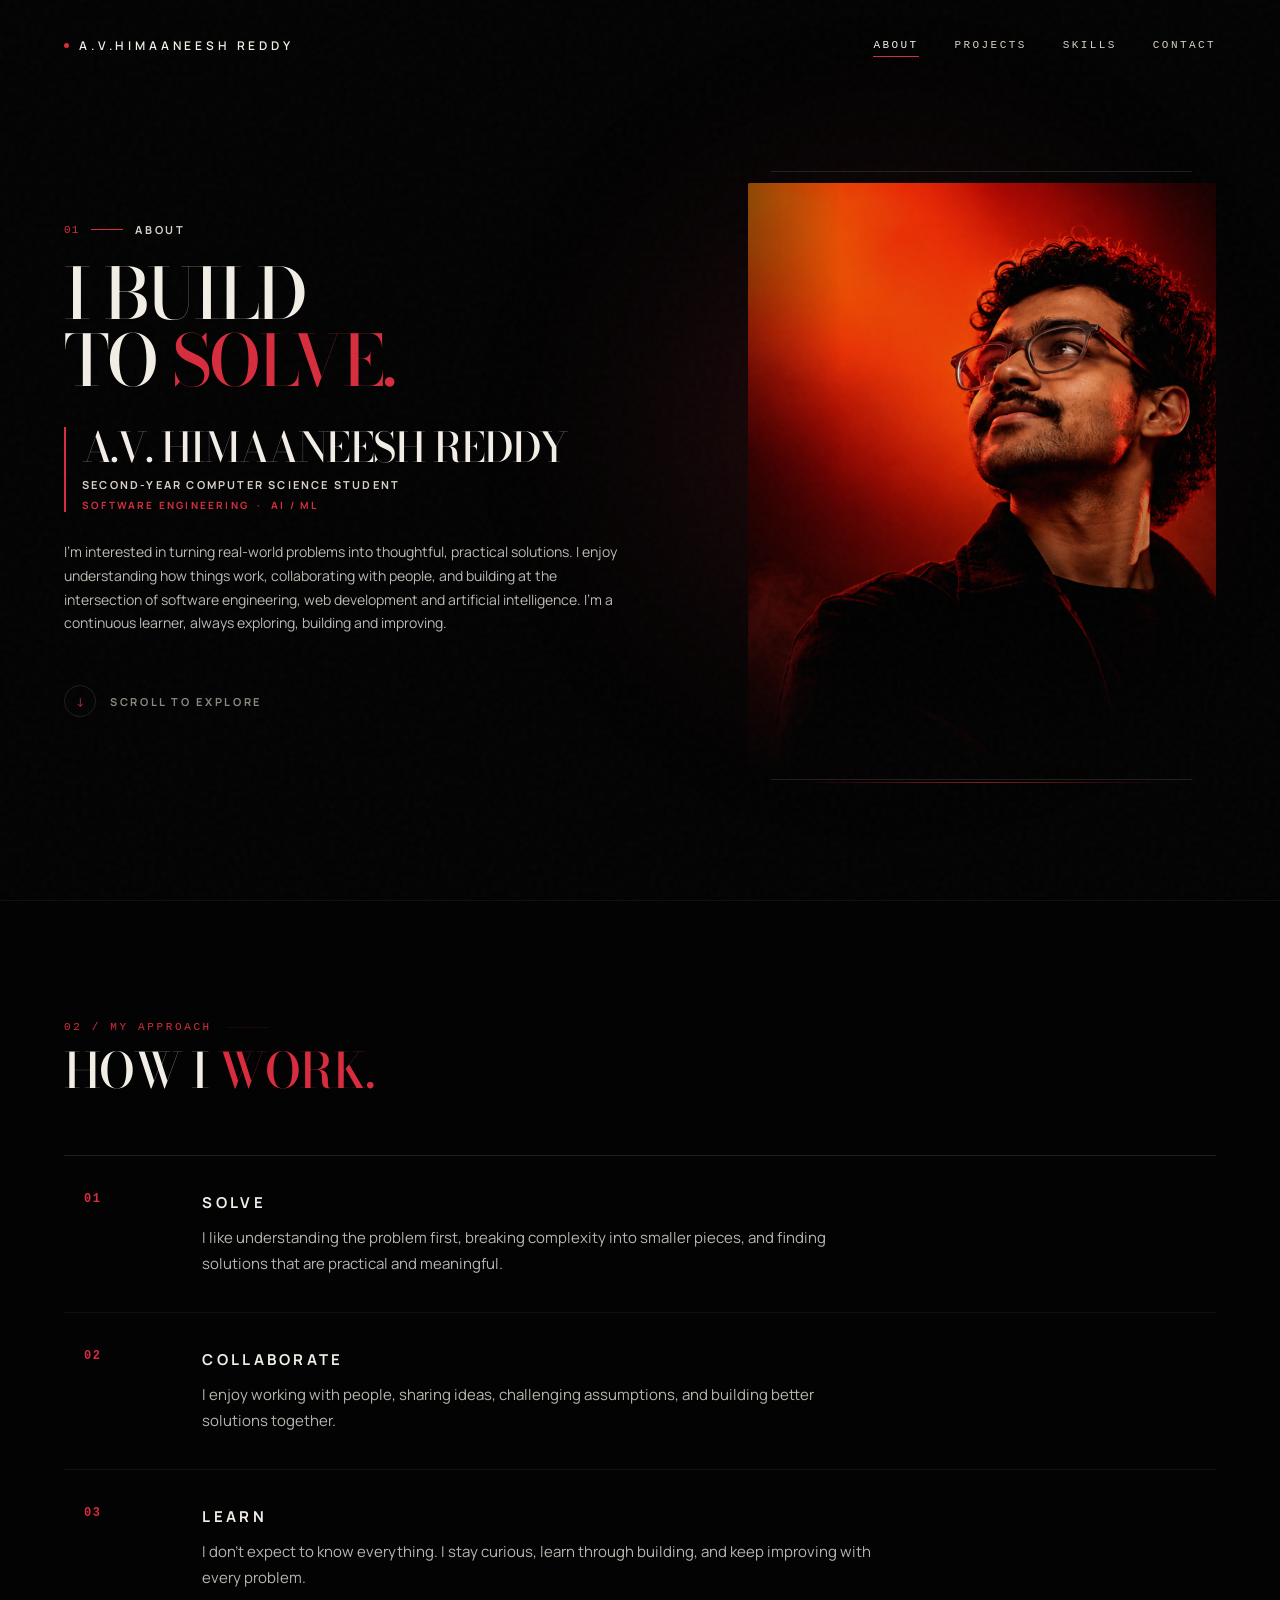
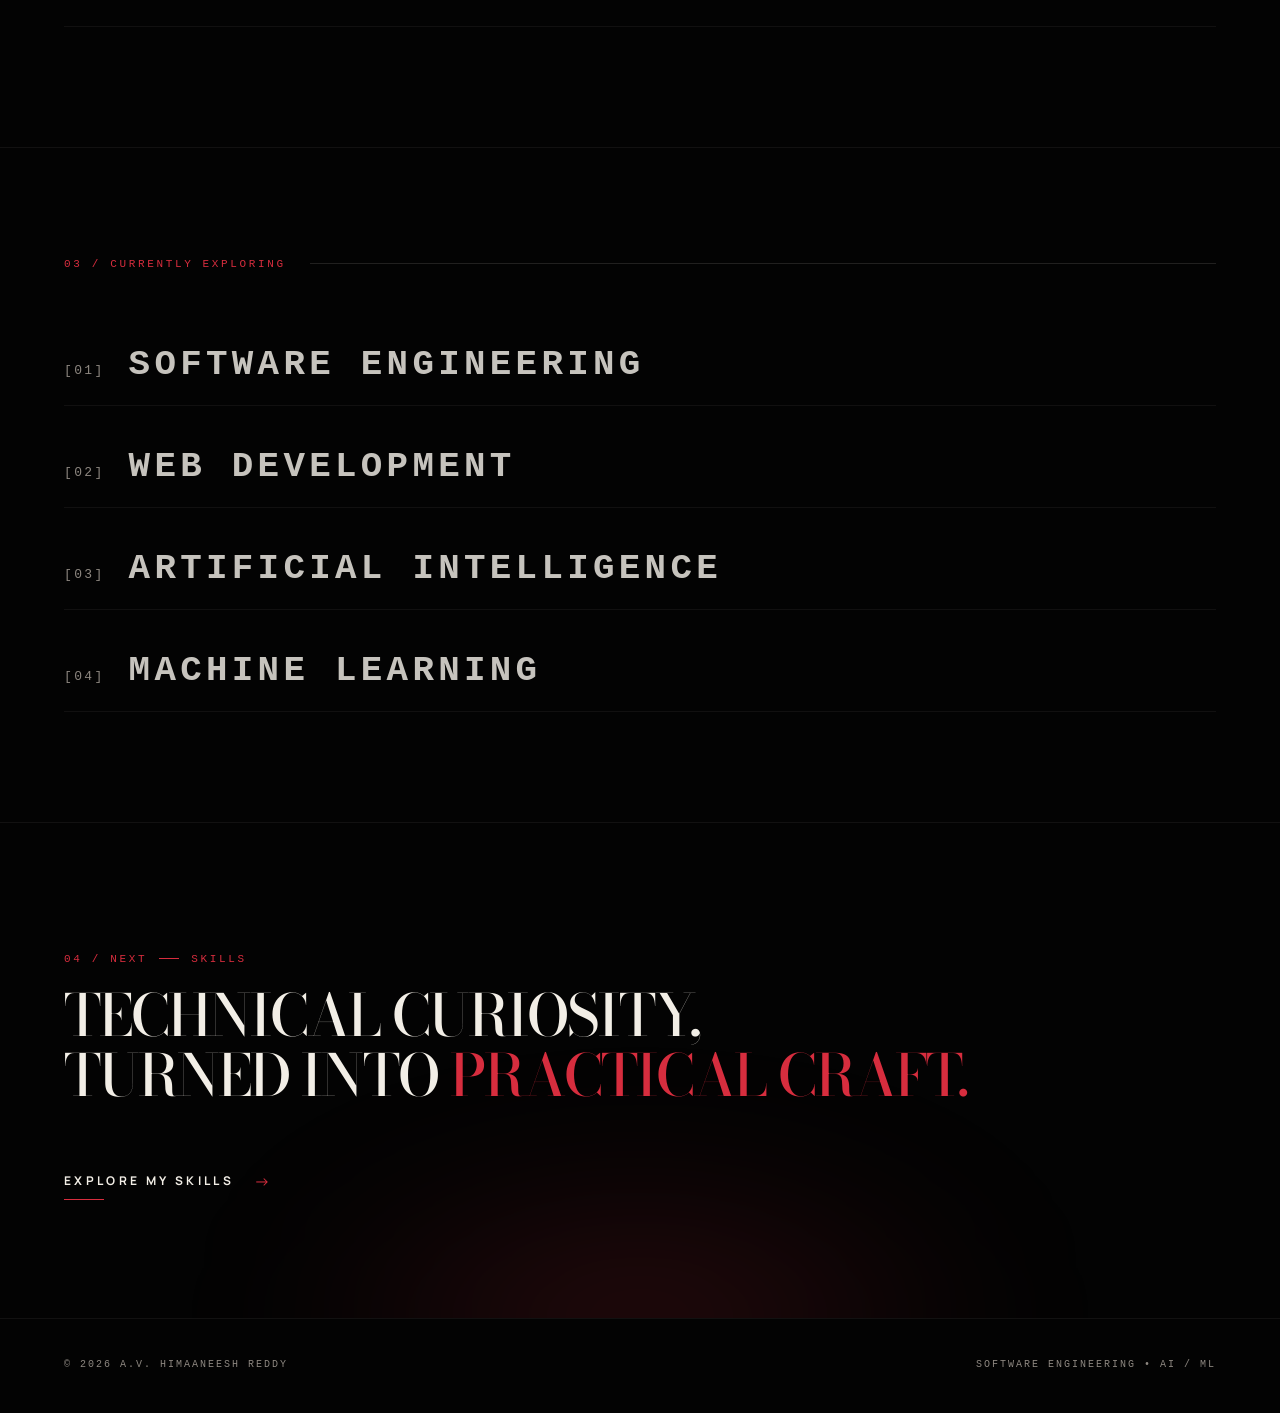
==== commit 25e73438: "about page-2" ====
--- a/about.html
+++ b/about.html
@@ -17,11 +17,6 @@
 </head>
 
 <body>
-
-    <!-- Page Loader -->
-    <div class="page-loader" id="pageLoader" aria-hidden="true">
-        <div class="loader-line"></div>
-    </div>
 
     <!-- Background Noise / Grain Overlay -->
     <div class="grain-overlay" aria-hidden="true"></div>
@@ -44,37 +39,48 @@
     <main class="about-main">
 
         <!-- =========================================================
-             1. HERO SECTION
+             SECTION 01: HERO
         ========================================================= -->
         <section class="about-hero" id="hero">
-            <!-- Atmospheric Red Glow behind Portrait -->
-            <div class="hero-red-atmosphere" aria-hidden="true"></div>
+            <!-- Atmospheric Red Glow Layer (Multi-depth Parallax) -->
+            <div class="hero-red-atmosphere" id="heroRedAtmosphere" aria-hidden="true"></div>
 
             <div class="hero-container">
                 <!-- HERO LEFT: Typography & Identity -->
-                <div class="hero-left">
-                    <div class="section-kicker">
+                <div class="hero-left" id="heroLeft">
+                    <div class="section-kicker reveal-item">
                         <span class="kicker-number">01</span>
                         <span class="kicker-divider"></span>
                         <span class="kicker-label">ABOUT</span>
                     </div>
 
+                    <!-- Line-by-line Masked Editorial Headline -->
                     <h1 class="hero-heading">
-                        <span class="heading-line-1">I BUILD</span>
-                        <span class="heading-line-2">TO <em class="accent-red">SOLVE.</em></span>
+                        <div class="heading-line-mask">
+                            <span class="heading-line line-1" id="headline1">I BUILD</span>
+                        </div>
+                        <div class="heading-line-mask">
+                            <span class="heading-line line-2" id="headline2">TO <em class="accent-red">SOLVE.</em></span>
+                        </div>
                     </h1>
 
-                    <div class="identity-block">
-                        <h2 class="identity-name">A.V. HIMAANEESH REDDY</h2>
-                        <p class="identity-role">SECOND-YEAR COMPUTER SCIENCE STUDENT</p>
-                        <p class="identity-focus">SOFTWARE ENGINEERING &nbsp;&middot;&nbsp; AI / ML</p>
-                    </div>
-
-                    <p class="hero-paragraph">
+                    <!-- Prominent Editorial Name with Hover Underline -->
+                    <div class="identity-block reveal-item">
+                        <h2 class="identity-name" id="identityName">
+                            <span class="name-text">A.V. HIMAANEESH REDDY</span>
+                            <span class="name-underline" aria-hidden="true"></span>
+                        </h2>
+                        <div class="identity-meta">
+                            <p class="identity-role">SECOND-YEAR COMPUTER SCIENCE STUDENT</p>
+                            <p class="identity-focus">SOFTWARE ENGINEERING &nbsp;&middot;&nbsp; AI / ML</p>
+                        </div>
+                    </div>
+
+                    <p class="hero-paragraph reveal-item">
                         I’m interested in turning real-world problems into thoughtful, practical solutions. I enjoy understanding how things work, collaborating with people, and building at the intersection of software engineering, web development and artificial intelligence. I’m a continuous learner, always exploring, building and improving.
                     </p>
 
-                    <button class="scroll-trigger" id="scrollTrigger" data-scroll-target="#approach" aria-label="Scroll to explore my approach">
+                    <button class="scroll-trigger reveal-item" id="scrollTrigger" data-scroll-target="#approach" aria-label="Scroll to explore my approach">
                         <span class="scroll-indicator">
                             <span class="scroll-arrow">↓</span>
                         </span>
@@ -82,66 +88,93 @@
                     </button>
                 </div>
 
-                <!-- HERO RIGHT: Actual Portrait Image Anchor -->
-                <div class="hero-right">
+                <!-- HERO RIGHT: Portrait Stage with Shutter Mask Reveal & Depth -->
+                <div class="hero-right" id="heroRight">
                     <div class="portrait-stage" id="portraitStage">
-                        <div class="portrait-glow-layer" aria-hidden="true"></div>
-                        <div class="portrait-image-wrap">
-                            <img src="About_Page_Image.png" alt="Portrait of A.V. Himaaneesh Reddy" class="portrait-img" id="heroPortrait" />
+                        <!-- Shutter Light Line Reveal -->
+                        <div class="shutter-light-line" id="shutterLight" aria-hidden="true"></div>
+                        
+                        <!-- Technical Label on Hover -->
+                        <div class="portrait-tech-tag" aria-hidden="true">
+                            <span class="tag-num">01</span>
+                            <span class="tag-text">HIMAANEESH / ABOUT</span>
+                        </div>
+
+                        <div class="portrait-image-wrap" id="portraitWrap">
+                            <img src="./assets/images/about_page_image.png" alt="Portrait of A.V. Himaaneesh Reddy" class="portrait-img" id="heroPortrait" />
                             <div class="portrait-vignette" aria-hidden="true"></div>
                         </div>
+
+                        <!-- Editorial Frame Accent Lines -->
+                        <div class="frame-line frame-top" aria-hidden="true"></div>
+                        <div class="frame-line frame-bottom" aria-hidden="true"></div>
                         <div class="portrait-accent-line" aria-hidden="true"></div>
                     </div>
                 </div>
             </div>
-        </section>
-
-
-        <!-- =========================================================
-             2. MY APPROACH SECTION
+
+            <!-- Inter-section Transition Exit Line -->
+            <div class="hero-exit-line" id="heroExitLine" aria-hidden="true"></div>
+        </section>
+
+
+        <!-- =========================================================
+             SECTION 02: MY APPROACH (Horizontal Editorial System)
         ========================================================= -->
         <section class="approach-section" id="approach">
             <div class="section-container">
                 <div class="section-header">
-                    <span class="mono-kicker">MY APPROACH</span>
+                    <div class="header-kicker">
+                        <span class="mono-kicker">02 / MY APPROACH</span>
+                        <span class="kicker-line"></span>
+                    </div>
                     <h2 class="section-title">HOW I <span class="accent-red">WORK.</span></h2>
                 </div>
 
-                <div class="approach-grid">
-                    <!-- Column 1: SOLVE -->
-                    <article class="approach-card">
-                        <div class="card-header">
-                            <span class="card-num">01</span>
-                            <span class="card-line"></span>
-                        </div>
-                        <h3 class="card-title">SOLVE</h3>
-                        <p class="card-body">
-                            I like understanding the problem first, breaking complexity into smaller pieces, and finding solutions that are practical and meaningful.
-                        </p>
+                <div class="approach-editorial-list" id="approachList">
+                    <!-- Item 01: SOLVE -->
+                    <article class="approach-item approach-left" data-index="01">
+                        <div class="item-number-wrap">
+                            <span class="item-num">01</span>
+                            <span class="item-active-dot"></span>
+                        </div>
+                        <div class="item-body">
+                            <h3 class="item-heading">SOLVE</h3>
+                            <p class="item-text">
+                                I like understanding the problem first, breaking complexity into smaller pieces, and finding solutions that are practical and meaningful.
+                            </p>
+                        </div>
+                        <span class="item-hover-bar" aria-hidden="true"></span>
                     </article>
 
-                    <!-- Column 2: COLLABORATE -->
-                    <article class="approach-card">
-                        <div class="card-header">
-                            <span class="card-num">02</span>
-                            <span class="card-line"></span>
-                        </div>
-                        <h3 class="card-title">COLLABORATE</h3>
-                        <p class="card-body">
-                            I enjoy working with people, sharing ideas, challenging assumptions, and building better solutions together.
-                        </p>
+                    <!-- Item 02: COLLABORATE -->
+                    <article class="approach-item approach-right" data-index="02">
+                        <div class="item-number-wrap">
+                            <span class="item-num">02</span>
+                            <span class="item-active-dot"></span>
+                        </div>
+                        <div class="item-body">
+                            <h3 class="item-heading">COLLABORATE</h3>
+                            <p class="item-text">
+                                I enjoy working with people, sharing ideas, challenging assumptions, and building better solutions together.
+                            </p>
+                        </div>
+                        <span class="item-hover-bar" aria-hidden="true"></span>
                     </article>
 
-                    <!-- Column 3: LEARN -->
-                    <article class="approach-card">
-                        <div class="card-header">
-                            <span class="card-num">03</span>
-                            <span class="card-line"></span>
-                        </div>
-                        <h3 class="card-title">LEARN</h3>
-                        <p class="card-body">
-                            I don't expect to know everything. I stay curious, learn through building, and keep improving with every problem.
-                        </p>
+                    <!-- Item 03: LEARN -->
+                    <article class="approach-item approach-left" data-index="03">
+                        <div class="item-number-wrap">
+                            <span class="item-num">03</span>
+                            <span class="item-active-dot"></span>
+                        </div>
+                        <div class="item-body">
+                            <h3 class="item-heading">LEARN</h3>
+                            <p class="item-text">
+                                I don't expect to know everything. I stay curious, learn through building, and keep improving with every problem.
+                            </p>
+                        </div>
+                        <span class="item-hover-bar" aria-hidden="true"></span>
                     </article>
                 </div>
             </div>
@@ -149,76 +182,72 @@
 
 
         <!-- =========================================================
-             3. CURRENTLY EXPLORING
+             SECTION 03: CURRENTLY EXPLORING (Oversized Typography Field)
         ========================================================= -->
         <section class="exploring-section" id="exploring">
             <div class="section-container">
                 <div class="section-header header-inline">
-                    <span class="mono-kicker">CURRENTLY EXPLORING</span>
+                    <span class="mono-kicker">03 / CURRENTLY EXPLORING</span>
                     <span class="header-rule"></span>
                 </div>
 
-                <div class="exploring-list">
-                    <!-- Item 1 -->
-                    <div class="exploring-item">
-                        <span class="item-num">01</span>
-                        <div class="item-content">
-                            <h3 class="item-title">SOFTWARE ENGINEERING</h3>
-                            <span class="item-accent"></span>
-                        </div>
-                    </div>
-
-                    <!-- Item 2 -->
-                    <div class="exploring-item">
-                        <span class="item-num">02</span>
-                        <div class="item-content">
-                            <h3 class="item-title">WEB DEVELOPMENT</h3>
-                            <span class="item-accent"></span>
-                        </div>
-                    </div>
-
-                    <!-- Item 3 -->
-                    <div class="exploring-item">
-                        <span class="item-num">03</span>
-                        <div class="item-content">
-                            <h3 class="item-title">ARTIFICIAL INTELLIGENCE</h3>
-                            <span class="item-accent"></span>
-                        </div>
-                    </div>
-
-                    <!-- Item 4 -->
-                    <div class="exploring-item">
-                        <span class="item-num">04</span>
-                        <div class="item-content">
-                            <h3 class="item-title">MACHINE LEARNING</h3>
-                            <span class="item-accent"></span>
-                        </div>
-                    </div>
-                </div>
-            </div>
-        </section>
-
-
-        <!-- =========================================================
-             4. FINAL CTA
+                <div class="exploring-typography-grid" id="exploringGrid">
+                    <!-- Topic 1 -->
+                    <div class="exploring-row row-left" data-num="01">
+                        <span class="explore-index">[01]</span>
+                        <h3 class="explore-title">SOFTWARE ENGINEERING</h3>
+                        <span class="explore-line" aria-hidden="true"></span>
+                    </div>
+
+                    <!-- Topic 2 -->
+                    <div class="exploring-row row-right" data-num="02">
+                        <span class="explore-index">[02]</span>
+                        <h3 class="explore-title">WEB DEVELOPMENT</h3>
+                        <span class="explore-line" aria-hidden="true"></span>
+                    </div>
+
+                    <!-- Topic 3 -->
+                    <div class="exploring-row row-left" data-num="03">
+                        <span class="explore-index">[03]</span>
+                        <h3 class="explore-title">ARTIFICIAL INTELLIGENCE</h3>
+                        <span class="explore-line" aria-hidden="true"></span>
+                    </div>
+
+                    <!-- Topic 4 -->
+                    <div class="exploring-row row-right" data-num="04">
+                        <span class="explore-index">[04]</span>
+                        <h3 class="explore-title">MACHINE LEARNING</h3>
+                        <span class="explore-line" aria-hidden="true"></span>
+                    </div>
+                </div>
+            </div>
+        </section>
+
+
+        <!-- =========================================================
+             SECTION 04: SKILLS TRANSITION (Doorway to Skills Page)
         ========================================================= -->
         <section class="skills-cta-section" id="cta">
             <div class="cta-glow-bg" aria-hidden="true"></div>
             <div class="section-container cta-container">
-                <div class="cta-text-wrapper">
+                <div class="cta-editorial-header">
+                    <div class="cta-kicker-row">
+                        <span class="mono-kicker">04 / NEXT</span>
+                        <span class="cta-kicker-dash"></span>
+                        <span class="mono-kicker">SKILLS</span>
+                    </div>
+
                     <h2 class="cta-heading">
-                        EXPLORE MY<br>
-                        <span class="accent-red">SKILLS.</span>
+                        TECHNICAL CURIOSITY,<br>
+                        TURNED INTO <span class="accent-red">PRACTICAL CRAFT.</span>
                     </h2>
-                    <p class="cta-subtext">
-                        A closer look at the technologies, tools and foundations I’m building with.
-                    </p>
                 </div>
 
                 <div class="cta-action">
-                    <a href="skills.html" class="skills-cta-btn">
-                        <span>VIEW MY SKILLS</span>
-                        <span class="btn-arrow">&rarr;</span>
+                    <a href="skills.html" class="skills-editorial-link" id="skillsLink">
+                        <span class="link-label">EXPLORE MY SKILLS</span>
+                        <span class="link-arrow">&rarr;</span>
+                        <span class="link-underline" aria-hidden="true"></span>
                     </a>
                 </div>
             </div>
@@ -237,7 +266,7 @@
         </div>
     </footer>
 
-    <!-- About Page Script -->
+    <!-- About Page Motion Script -->
     <script src="./about.js"></script>
 </body>
 
--- a/about.css
+++ b/about.css
@@ -1,9 +1,24 @@
 /* =========================================================
-   ABOUT PAGE CSS — CINEMATIC EDITORIAL DESIGN SYSTEM
+   ABOUT PAGE CSS — CINEMATIC EDITORIAL MOTION DESIGN SYSTEM
    Visual language: Black (#030303) + Cream (#F2EEE6) + Red (#D72D3E)
 ========================================================= */
 
 :root {
+    --font-primary: "Manrope", Arial, sans-serif;
+    --font-display: "Bodoni Moda", Georgia, serif;
+    --font-mono: "IBM Plex Mono", monospace;
+
+    --font-sans: var(--font-primary);
+    --font-serif: var(--font-display);
+    --font-code: var(--font-mono);
+
+    --serif: var(--font-display);
+    --sans: var(--font-primary);
+    --font: var(--font-primary);
+
+    --display-font: var(--font-display);
+    --ui-font: var(--font-primary);
+
     --black: #030303;
     --black-soft: #080808;
     --black-card: #0D0D0D;
@@ -19,11 +34,7 @@
     --line: rgba(242, 238, 230, 0.12);
     --line-soft: rgba(242, 238, 230, 0.06);
 
-    --font-serif: "Bodoni Moda", Georgia, serif;
-    --font-sans: "Manrope", Arial, sans-serif;
-    --font-mono: "IBM Plex Mono", monospace;
-
-    --ease-out: cubic-bezier(0.16, 1, 0.3, 1);
+    --ease-editorial: cubic-bezier(0.16, 1, 0.3, 1);
 }
 
 /* Base Reset */
@@ -41,7 +52,7 @@
 body {
     background: var(--black);
     color: var(--cream);
-    font-family: var(--font-sans);
+    font-family: var(--font-primary);
     overflow-x: hidden;
     -webkit-font-smoothing: antialiased;
     text-rendering: optimizeLegibility;
@@ -61,36 +72,8 @@
 }
 
 /* =========================================================
-   PAGE LOADER & GRAIN
+   GRAIN & HEADER NAVIGATION
 ========================================================= */
-.page-loader {
-    position: fixed;
-    inset: 0;
-    background: var(--black);
-    z-index: 9999;
-    pointer-events: none;
-    display: flex;
-    align-items: center;
-    justify-content: center;
-    animation: loaderFade 1.2s var(--ease-out) 0.3s forwards;
-}
-
-.loader-line {
-    width: 0;
-    height: 1px;
-    background: var(--red);
-    animation: loaderFill 0.9s var(--ease-out) forwards;
-}
-
-@keyframes loaderFill {
-    to { width: 140px; }
-}
-
-@keyframes loaderFade {
-    0%, 70% { opacity: 1; visibility: visible; }
-    100% { opacity: 0; visibility: hidden; }
-}
-
 .grain-overlay {
     position: fixed;
     inset: 0;
@@ -100,9 +83,6 @@
     background-image: url("data:image/svg+xml,%3Csvg viewBox='0 0 200 200' xmlns='http://www.w3.org/2000/svg'%3E%3Cfilter id='noiseFilter'%3E%3CfeTurbulence type='fractalNoise' baseFrequency='0.8' numOctaves='3' stitchTiles='stitch'/%3E%3C/filter%3E%3Crect width='100%25' height='100%25' filter='url(%23noiseFilter)'/%3E%3C/svg%3E");
 }
 
-/* =========================================================
-   HEADER & NAVIGATION
-========================================================= */
 .site-header {
     position: absolute;
     top: 0;
@@ -120,7 +100,7 @@
     display: flex;
     align-items: center;
     gap: 10px;
-    font-family: var(--font-sans);
+    font-family: var(--font-primary);
     font-size: 12px;
     font-weight: 600;
     letter-spacing: 0.32em;
@@ -188,7 +168,7 @@
 }
 
 /* =========================================================
-   1. HERO SECTION
+   1. HERO SECTION & PORTRAIT MOTION
 ========================================================= */
 .about-hero {
     position: relative;
@@ -204,14 +184,16 @@
 
 .hero-red-atmosphere {
     position: absolute;
-    top: 20%;
+    top: 15%;
     right: 5%;
-    width: 45vw;
-    height: 60vh;
+    width: 50vw;
+    height: 65vh;
     background: radial-gradient(circle, var(--red-glow) 0%, transparent 70%);
-    filter: blur(80px);
+    filter: blur(90px);
     pointer-events: none;
     z-index: 1;
+    will-change: transform;
+    transition: transform 0.2s ease-out;
 }
 
 .hero-container {
@@ -232,20 +214,27 @@
     display: flex;
     flex-direction: column;
     align-items: flex-start;
+    will-change: transform;
 }
 
 .section-kicker {
     display: flex;
     align-items: center;
     gap: 12px;
+    font-family: var(--font-primary);
+    font-size: 11px;
+    font-weight: 700;
+    letter-spacing: 0.24em;
+    text-transform: uppercase;
+    color: var(--muted);
+    margin-bottom: 24px;
+}
+
+.kicker-number {
     font-family: var(--font-mono);
     font-size: 11px;
-    letter-spacing: 0.25em;
-    color: var(--muted);
-    margin-bottom: 24px;
-}
-
-.kicker-number {
+    font-weight: 500;
+    letter-spacing: 0.1em;
     color: var(--red);
 }
 
@@ -256,27 +245,47 @@
 }
 
 .kicker-label {
+    font-family: var(--font-primary);
+    font-size: 11px;
+    font-weight: 700;
+    letter-spacing: 0.24em;
+    text-transform: uppercase;
     color: var(--cream-soft);
 }
 
+/* Line-by-line masked editorial headline reveal */
 .hero-heading {
-    font-family: var(--font-serif);
-    font-size: clamp(2.8rem, 5.2vw, 4.8rem);
-    font-weight: 400;
-    line-height: 1.05;
-    letter-spacing: -0.02em;
+    font-family: var(--font-display);
+    font-size: clamp(3rem, 5.5vw, 5rem);
+    font-weight: 500;
+    line-height: 0.95;
+    letter-spacing: -0.035em;
     margin-bottom: 32px;
 }
 
-.heading-line-1 {
+.heading-line-mask {
+    overflow: hidden;
     display: block;
-    color: var(--cream);
-}
-
-.heading-line-2 {
+}
+
+.heading-line {
     display: block;
-}
-
+    transform: translateY(110%);
+    opacity: 0;
+    transition: transform 0.9s var(--ease-editorial), opacity 0.9s ease;
+    will-change: transform, opacity;
+}
+
+.heading-line.line-1 {
+    color: var(--cream);
+}
+
+.heading-line.revealed {
+    transform: translateY(0);
+    opacity: 1;
+}
+
+/* Editorial Name & Identity block */
 .identity-block {
     margin-bottom: 28px;
     padding-left: 16px;
@@ -284,36 +293,65 @@
 }
 
 .identity-name {
-    font-family: var(--font-mono);
-    font-size: 13px;
-    font-weight: 600;
-    letter-spacing: 0.24em;
-    color: var(--cream);
+    position: relative;
+    display: inline-block;
+    font-family: var(--font-display);
+    font-size: clamp(28px, 3.2vw, 48px);
+    font-weight: 500;
+    line-height: 0.98;
+    letter-spacing: -0.035em;
+    color: var(--cream);
+    margin-bottom: 10px;
+    cursor: default;
+}
+
+.name-text {
+    position: relative;
+    z-index: 1;
+}
+
+.name-underline {
+    position: absolute;
+    bottom: -2px;
+    left: 0;
+    width: 0%;
+    height: 2px;
+    background: var(--red);
+    transition: width 0.4s var(--ease-editorial);
+}
+
+.identity-name:hover .name-underline {
+    width: 100%;
+}
+
+.identity-role {
+    font-family: var(--font-primary);
+    font-size: 11px;
+    font-weight: 700;
+    letter-spacing: 0.20em;
+    text-transform: uppercase;
+    color: var(--cream-soft);
     margin-bottom: 6px;
 }
 
-.identity-role {
-    font-family: var(--font-mono);
-    font-size: 11px;
-    letter-spacing: 0.18em;
-    color: var(--cream-soft);
-    margin-bottom: 4px;
-}
-
 .identity-focus {
-    font-family: var(--font-mono);
+    font-family: var(--font-primary);
     font-size: 10px;
+    font-weight: 700;
     letter-spacing: 0.22em;
+    text-transform: uppercase;
     color: var(--red);
 }
 
 .hero-paragraph {
-    font-size: clamp(14px, 1.1vw, 16px);
-    line-height: 1.75;
-    color: var(--cream-soft);
+    font-family: var(--font-primary);
+    font-size: clamp(14px, 1.05vw, 17px);
+    font-weight: 400;
+    line-height: 1.7;
+    letter-spacing: 0;
+    color: rgba(242, 238, 230, 0.78);
     max-width: 560px;
     margin-bottom: 40px;
-    font-weight: 400;
 }
 
 /* Scroll trigger button */
@@ -348,44 +386,94 @@
 }
 
 .scroll-text {
+    font-family: var(--font-primary);
+    font-size: 11px;
+    font-weight: 700;
+    letter-spacing: 0.24em;
+    text-transform: uppercase;
+    color: var(--muted);
+    transition: color 0.3s ease;
+}
+
+.scroll-trigger:hover .scroll-text {
+    color: var(--cream);
+}
+
+/* HERO RIGHT — PORTRAIT STAGE WITH SHUTTER MASK */
+.hero-right {
+    display: flex;
+    justify-content: center;
+    align-items: center;
+    position: relative;
+    will-change: transform;
+}
+
+.portrait-stage {
+    position: relative;
+    width: 100%;
+    max-width: 480px;
+    aspect-ratio: 4 / 5;
+    display: flex;
+    align-items: center;
+    justify-content: center;
+}
+
+/* Technical Hover Tag */
+.portrait-tech-tag {
+    position: absolute;
+    top: 20px;
+    right: 20px;
+    display: flex;
+    align-items: center;
+    gap: 8px;
     font-family: var(--font-mono);
     font-size: 10px;
-    letter-spacing: 0.25em;
-    color: var(--muted);
-    transition: color 0.3s ease;
-}
-
-.scroll-trigger:hover .scroll-text {
-    color: var(--cream);
-}
-
-/* HERO RIGHT — PORTRAIT STAGE */
-.hero-right {
-    display: flex;
-    justify-content: center;
-    align-items: center;
-    position: relative;
-}
-
-.portrait-stage {
-    position: relative;
-    width: 100%;
-    max-width: 460px;
-    aspect-ratio: 4 / 5;
-    display: flex;
-    align-items: center;
-    justify-content: center;
-}
-
-.portrait-glow-layer {
-    position: absolute;
-    inset: -20px;
-    background: radial-gradient(ellipse at center, var(--red-glow) 0%, transparent 75%);
-    filter: blur(30px);
-    z-index: 1;
+    letter-spacing: 0.2em;
+    color: var(--cream);
+    background: rgba(3, 3, 3, 0.85);
+    border: 1px solid var(--line);
+    padding: 6px 12px;
+    border-radius: 2px;
+    z-index: 10;
+    opacity: 0;
+    transform: translateY(-8px);
+    transition: opacity 0.35s var(--ease-editorial), transform 0.35s var(--ease-editorial);
     pointer-events: none;
 }
 
+.portrait-stage:hover .portrait-tech-tag {
+    opacity: 1;
+    transform: translateY(0);
+}
+
+.tag-num {
+    color: var(--red);
+}
+
+/* Shutter light line animation */
+.shutter-light-line {
+    position: absolute;
+    top: 0;
+    left: -100%;
+    width: 100%;
+    height: 100%;
+    background: linear-gradient(90deg, transparent, var(--red), transparent);
+    z-index: 6;
+    opacity: 0;
+    pointer-events: none;
+}
+
+.shutter-active {
+    animation: shutterLightSweep 0.85s var(--ease-editorial) forwards;
+}
+
+@keyframes shutterLightSweep {
+    0% { left: -100%; opacity: 0.8; }
+    50% { opacity: 1; }
+    100% { left: 100%; opacity: 0; }
+}
+
+/* Portrait Image Wrapper & Mask Reveal */
 .portrait-image-wrap {
     position: relative;
     width: 100%;
@@ -393,6 +481,17 @@
     overflow: hidden;
     z-index: 2;
     border-radius: 2px;
+    clip-path: inset(0 100% 0 0);
+    transform: scale(1.08);
+    opacity: 0;
+    transition: clip-path 1.1s var(--ease-editorial), transform 1.1s var(--ease-editorial), opacity 0.8s ease;
+    will-change: clip-path, transform, opacity;
+}
+
+.portrait-image-wrap.revealed {
+    clip-path: inset(0 0 0 0);
+    transform: scale(1);
+    opacity: 1;
 }
 
 .portrait-img {
@@ -401,8 +500,13 @@
     object-fit: cover;
     object-position: center 20%;
     filter: brightness(0.92) contrast(1.06) saturate(0.96);
-    transition: transform 0.5s var(--ease-out), filter 0.5s ease;
+    transition: transform 0.6s var(--ease-editorial), filter 0.6s ease;
     will-change: transform;
+}
+
+.portrait-stage:hover .portrait-img {
+    transform: scale(1.028);
+    filter: brightness(0.98) contrast(1.08) saturate(1);
 }
 
 .portrait-vignette {
@@ -424,6 +528,39 @@
     );
 }
 
+/* Editorial Frame Lines */
+.frame-line {
+    position: absolute;
+    pointer-events: none;
+    background: var(--line);
+    z-index: 4;
+    transition: transform 0.4s var(--ease-editorial), background 0.4s ease;
+}
+
+.frame-top {
+    top: -12px;
+    left: 5%;
+    width: 90%;
+    height: 1px;
+}
+
+.frame-bottom {
+    bottom: -12px;
+    left: 5%;
+    width: 90%;
+    height: 1px;
+}
+
+.portrait-stage:hover .frame-top {
+    transform: translateY(-4px);
+    background: var(--line-red);
+}
+
+.portrait-stage:hover .frame-bottom {
+    transform: translateY(4px);
+    background: var(--line-red);
+}
+
 .portrait-accent-line {
     position: absolute;
     bottom: -15px;
@@ -435,100 +572,193 @@
     opacity: 0.6;
 }
 
+.hero-exit-line {
+    position: absolute;
+    bottom: 0;
+    left: 50%;
+    transform: translateX(-50%);
+    width: 0%;
+    height: 1px;
+    background: linear-gradient(90deg, transparent, var(--red), transparent);
+    z-index: 10;
+    transition: width 0.3s ease-out;
+}
+
+/* Generic reveal initial state */
+.reveal-item {
+    opacity: 0;
+    transform: translateY(24px);
+    transition: opacity 0.8s var(--ease-editorial), transform 0.8s var(--ease-editorial);
+    will-change: opacity, transform;
+}
+
+.reveal-item.revealed {
+    opacity: 1;
+    transform: translateY(0);
+}
+
 /* =========================================================
-   2. MY APPROACH SECTION
+   2. MY APPROACH SECTION (Horizontal Editorial System)
 ========================================================= */
 .approach-section {
-    padding: 100px 0;
+    padding: 120px 0;
     border-top: 1px solid var(--line-soft);
     position: relative;
 }
 
 .section-header {
-    margin-bottom: 54px;
+    margin-bottom: 60px;
+}
+
+.header-kicker {
+    display: flex;
+    align-items: center;
+    gap: 16px;
+    margin-bottom: 14px;
 }
 
 .mono-kicker {
-    display: block;
-    font-family: var(--font-mono);
-    font-size: 10px;
-    letter-spacing: 0.28em;
-    color: var(--red);
-    margin-bottom: 12px;
-}
-
-.section-title {
-    font-family: var(--font-serif);
-    font-size: clamp(2rem, 3.8vw, 3.2rem);
-    font-weight: 400;
-    line-height: 1.15;
-    letter-spacing: -0.01em;
-    color: var(--cream);
-}
-
-.approach-grid {
-    display: grid;
-    grid-template-columns: repeat(3, 1fr);
-    gap: 3vw;
-}
-
-.approach-card {
-    padding-top: 24px;
-    border-top: 1px solid var(--line);
-    transition: border-color 0.3s ease, transform 0.3s ease;
-}
-
-.approach-card:hover {
-    border-top-color: var(--red);
-    transform: translateY(-4px);
-}
-
-.card-header {
-    display: flex;
-    align-items: center;
-    gap: 12px;
-    margin-bottom: 20px;
-}
-
-.card-num {
     font-family: var(--font-mono);
     font-size: 11px;
+    font-weight: 500;
+    letter-spacing: 0.24em;
+    color: var(--red);
+}
+
+.kicker-line {
+    width: 40px;
+    height: 1px;
+    background: var(--red-subtle);
+}
+
+.section-title {
+    font-family: var(--font-display);
+    font-size: clamp(2.2rem, 3.8vw, 3.4rem);
+    font-weight: 500;
+    line-height: 0.98;
+    letter-spacing: -0.035em;
+    color: var(--cream);
+}
+
+.approach-editorial-list {
+    display: flex;
+    flex-direction: column;
+    gap: 0;
+    border-top: 1px solid var(--line);
+}
+
+.approach-item {
+    padding: 36px 20px;
+    border-bottom: 1px solid var(--line-soft);
+    display: grid;
+    grid-template-columns: 80px 1fr;
+    gap: 3vw;
+    align-items: flex-start;
+    position: relative;
+    transition: opacity 0.4s ease, transform 0.4s var(--ease-editorial), border-color 0.4s ease;
+    will-change: transform, opacity;
+}
+
+.approach-left {
+    transform: translateX(-40px);
+    opacity: 0;
+}
+
+.approach-right {
+    transform: translateX(40px);
+    opacity: 0;
+}
+
+.approach-item.revealed {
+    transform: translateX(0);
+    opacity: 1;
+}
+
+.item-number-wrap {
+    display: flex;
+    align-items: center;
+    gap: 10px;
+}
+
+.item-num {
+    font-family: var(--font-mono);
+    font-size: 12px;
     font-weight: 600;
     color: var(--red);
-    letter-spacing: 0.1em;
-}
-
-.card-line {
-    flex: 1;
-    height: 1px;
-    background: var(--line-soft);
-    transition: background 0.3s ease;
-}
-
-.approach-card:hover .card-line {
-    background: var(--red-subtle);
-}
-
-.card-title {
-    font-family: var(--font-sans);
-    font-size: 16px;
+    letter-spacing: 0.12em;
+}
+
+.item-active-dot {
+    width: 0px;
+    height: 0px;
+    border-radius: 50%;
+    background: var(--red);
+    transition: width 0.3s ease, height 0.3s ease;
+}
+
+.item-heading {
+    font-family: var(--font-primary);
+    font-size: 15px;
     font-weight: 700;
-    letter-spacing: 0.2em;
-    color: var(--cream);
-    margin-bottom: 16px;
-}
-
-.card-body {
-    font-size: 14px;
+    letter-spacing: 0.22em;
+    text-transform: uppercase;
+    color: var(--cream);
+    margin-bottom: 12px;
+    transition: color 0.3s ease, transform 0.3s var(--ease-editorial);
+}
+
+.item-text {
+    font-family: var(--font-primary);
+    font-size: 15px;
     line-height: 1.7;
-    color: var(--cream-soft);
+    color: rgba(242, 238, 230, 0.76);
+    max-width: 680px;
+    transition: color 0.3s ease;
+}
+
+.item-hover-bar {
+    position: absolute;
+    left: 0;
+    top: 0;
+    width: 2px;
+    height: 0%;
+    background: var(--red);
+    transition: height 0.4s var(--ease-editorial);
+}
+
+/* Hover Interaction: active item highlights, non-hovered items dim */
+.approach-item:hover {
+    border-bottom-color: var(--line);
+    transform: translateX(10px) !important;
+}
+
+.approach-item:hover .item-heading {
+    color: #FFF;
+    transform: translateX(4px);
+}
+
+.approach-item:hover .item-text {
+    color: var(--cream);
+}
+
+.approach-item:hover .item-active-dot {
+    width: 6px;
+    height: 6px;
+}
+
+.approach-item:hover .item-hover-bar {
+    height: 100%;
+}
+
+.approach-editorial-list:hover .approach-item:not(:hover) {
+    opacity: 0.4;
 }
 
 /* =========================================================
-   3. CURRENTLY EXPLORING
+   3. CURRENTLY EXPLORING (Oversized Interactive Typography)
 ========================================================= */
 .exploring-section {
-    padding: 90px 0;
+    padding: 110px 0;
     border-top: 1px solid var(--line-soft);
 }
 
@@ -536,7 +766,7 @@
     display: flex;
     align-items: center;
     gap: 24px;
-    margin-bottom: 48px;
+    margin-bottom: 54px;
 }
 
 .header-inline .mono-kicker {
@@ -550,74 +780,97 @@
     background: var(--line);
 }
 
-.exploring-list {
-    display: grid;
-    grid-template-columns: repeat(4, 1fr);
-    gap: 2vw;
-}
-
-.exploring-item {
-    padding: 24px;
-    background: var(--black-soft);
-    border: 1px solid var(--line-soft);
+.exploring-typography-grid {
     display: flex;
     flex-direction: column;
-    justify-content: space-between;
-    min-height: 160px;
-    transition: border-color 0.3s ease, transform 0.3s ease, background 0.3s ease;
-    position: relative;
-    overflow: hidden;
-}
-
-.exploring-item:hover {
-    border-color: var(--red);
-    background: var(--black-card);
-    transform: translateY(-4px);
-}
-
-.item-num {
+    gap: 20px;
+}
+
+.exploring-row {
+    position: relative;
+    display: flex;
+    align-items: baseline;
+    gap: 24px;
+    padding: 20px 0;
+    border-bottom: 1px solid var(--line-soft);
+    cursor: pointer;
+    transition: transform 0.4s var(--ease-editorial), opacity 0.4s ease, border-color 0.3s ease;
+    will-change: transform, opacity;
+}
+
+.exploring-row.row-left {
+    transform: translateX(-50px);
+    opacity: 0;
+}
+
+.exploring-row.row-right {
+    transform: translateX(50px);
+    opacity: 0;
+}
+
+.exploring-row.revealed {
+    transform: translateX(0);
+    opacity: 1;
+}
+
+.explore-index {
     font-family: var(--font-mono);
-    font-size: 11px;
+    font-size: 13px;
+    font-weight: 500;
     color: var(--muted);
-    letter-spacing: 0.15em;
-    transition: color 0.3s ease;
-}
-
-.exploring-item:hover .item-num {
-    color: var(--red);
-}
-
-.item-content {
-    display: flex;
-    flex-direction: column;
-    gap: 8px;
-}
-
-.item-title {
+    letter-spacing: 0.18em;
+    transition: color 0.3s ease, transform 0.3s var(--ease-editorial);
+}
+
+.explore-title {
     font-family: var(--font-mono);
-    font-size: 12px;
+    font-size: clamp(1.4rem, 2.8vw, 2.4rem);
     font-weight: 600;
-    letter-spacing: 0.16em;
-    color: var(--cream);
-    line-height: 1.4;
-}
-
-.item-accent {
+    letter-spacing: 0.12em;
+    text-transform: uppercase;
+    color: rgba(242, 238, 230, 0.82);
+    transition: color 0.3s ease, transform 0.4s var(--ease-editorial);
+}
+
+.explore-line {
+    position: absolute;
+    bottom: -1px;
+    left: 0;
     width: 0%;
     height: 1px;
     background: var(--red);
-    transition: width 0.3s var(--ease-out);
-}
-
-.exploring-item:hover .item-accent {
-    width: 100%;
+    transition: width 0.4s var(--ease-editorial);
+}
+
+/* Hover effect */
+.exploring-row:hover {
+    border-bottom-color: transparent;
+    transform: translateX(8px) !important;
+}
+
+.exploring-row:hover .explore-index {
+    color: var(--red);
+    transform: translateX(4px);
+}
+
+.exploring-row:hover .explore-title {
+    color: #FFF;
+    transform: translateX(6px);
+}
+
+.exploring-row:hover .explore-line {
+    width: 100%;
+}
+
+.exploring-typography-grid:hover .exploring-row:not(:hover) {
+    opacity: 0.35;
 }
 
 /* =========================================================
-   4. FINAL CTA
+   4. SKILLS TRANSITION (Doorway to Skills Page)
 ========================================================= */
 .skills-cta-section {
-    padding: 110px 0;
+    padding: 130px 0 110px 0;
     border-top: 1px solid var(--line-soft);
     position: relative;
     overflow: hidden;
@@ -631,62 +884,85 @@
     width: 60vw;
     height: 300px;
     background: radial-gradient(ellipse at center, var(--red-glow) 0%, transparent 70%);
-    filter: blur(70px);
+    filter: blur(80px);
     pointer-events: none;
 }
 
 .cta-container {
     display: flex;
-    align-items: center;
-    justify-content: space-between;
-    gap: 4vw;
+    flex-direction: column;
+    gap: 48px;
+    position: relative;
+    z-index: 2;
+}
+
+.cta-kicker-row {
+    display: flex;
+    align-items: center;
+    gap: 12px;
+    margin-bottom: 20px;
+}
+
+.cta-kicker-dash {
+    width: 20px;
+    height: 1px;
+    background: var(--red);
 }
 
 .cta-heading {
-    font-family: var(--font-serif);
+    font-family: var(--font-display);
     font-size: clamp(2.4rem, 4.5vw, 4rem);
-    font-weight: 400;
-    line-height: 1.08;
-    color: var(--cream);
-    margin-bottom: 16px;
-}
-
-.cta-subtext {
-    font-size: 15px;
-    color: var(--cream-soft);
-    max-width: 480px;
-    line-height: 1.6;
-}
-
-.skills-cta-btn {
+    font-weight: 500;
+    line-height: 1.05;
+    letter-spacing: -0.035em;
+    color: var(--cream);
+}
+
+.cta-action {
+    display: flex;
+    align-items: center;
+}
+
+.skills-editorial-link {
+    position: relative;
     display: inline-flex;
     align-items: center;
-    gap: 16px;
-    padding: 18px 36px;
-    border: 1px solid var(--line);
-    background: var(--black-soft);
-    font-family: var(--font-mono);
-    font-size: 11px;
-    font-weight: 600;
-    letter-spacing: 0.24em;
-    color: var(--cream);
-    transition: border-color 0.3s ease, background 0.3s ease, color 0.3s ease, transform 0.3s ease;
-}
-
-.skills-cta-btn:hover {
-    border-color: var(--red);
+    gap: 20px;
+    padding: 16px 0;
+    color: var(--cream);
+    transition: transform 0.3s ease;
+}
+
+.link-label {
+    font-family: var(--font-primary);
+    font-size: 12px;
+    font-weight: 700;
+    letter-spacing: 0.28em;
+    text-transform: uppercase;
+}
+
+.link-arrow {
+    font-size: 16px;
+    color: var(--red);
+    transition: transform 0.35s var(--ease-editorial);
+}
+
+.link-underline {
+    position: absolute;
+    bottom: 8px;
+    left: 0;
+    width: 40px;
+    height: 1px;
     background: var(--red);
-    color: #FFF;
-    transform: translateY(-2px);
-}
-
-.btn-arrow {
-    font-size: 14px;
-    transition: transform 0.3s ease;
-}
-
-.skills-cta-btn:hover .btn-arrow {
-    transform: translateX(4px);
+    transition: width 0.4s var(--ease-editorial);
+}
+
+.skills-editorial-link:hover .link-arrow {
+    transform: translateX(10px);
+}
+
+.skills-editorial-link:hover .link-underline {
+    width: 100%;
 }
 
 /* =========================================================
@@ -712,7 +988,7 @@
 }
 
 /* =========================================================
-   RESPONSIVE DESIGN
+   RESPONSIVE DESIGN & ACCESSIBILITY
 ========================================================= */
 @media (max-width: 1024px) {
     .hero-container {
@@ -729,11 +1005,11 @@
     }
 
     .portrait-stage {
-        max-width: 380px;
-    }
-
-    .exploring-list {
-        grid-template-columns: repeat(2, 1fr);
+        max-width: 400px;
+    }
+
+    .approach-item {
+        grid-template-columns: 60px 1fr;
     }
 }
 
@@ -757,19 +1033,14 @@
         padding-bottom: 60px;
     }
 
-    .approach-grid {
+    .approach-item {
         grid-template-columns: 1fr;
-        gap: 36px;
-    }
-
-    .cta-container {
+        gap: 12px;
+    }
+
+    .exploring-row {
         flex-direction: column;
-        align-items: flex-start;
-        gap: 32px;
-    }
-
-    .exploring-list {
-        grid-template-columns: 1fr;
+        gap: 6px;
     }
 
     .footer-container {
@@ -777,4 +1048,19 @@
         gap: 12px;
         align-items: flex-start;
     }
+}
+
+@media (prefers-reduced-motion: reduce) {
+    *, *::before, *::after {
+        animation-duration: 0.01ms !important;
+        animation-iteration-count: 1 !important;
+        transition-duration: 0.01ms !important;
+        scroll-behavior: auto !important;
+    }
+
+    .heading-line, .portrait-image-wrap, .reveal-item, .approach-item, .exploring-row {
+        opacity: 1 !important;
+        transform: none !important;
+        clip-path: none !important;
+    }
 }
